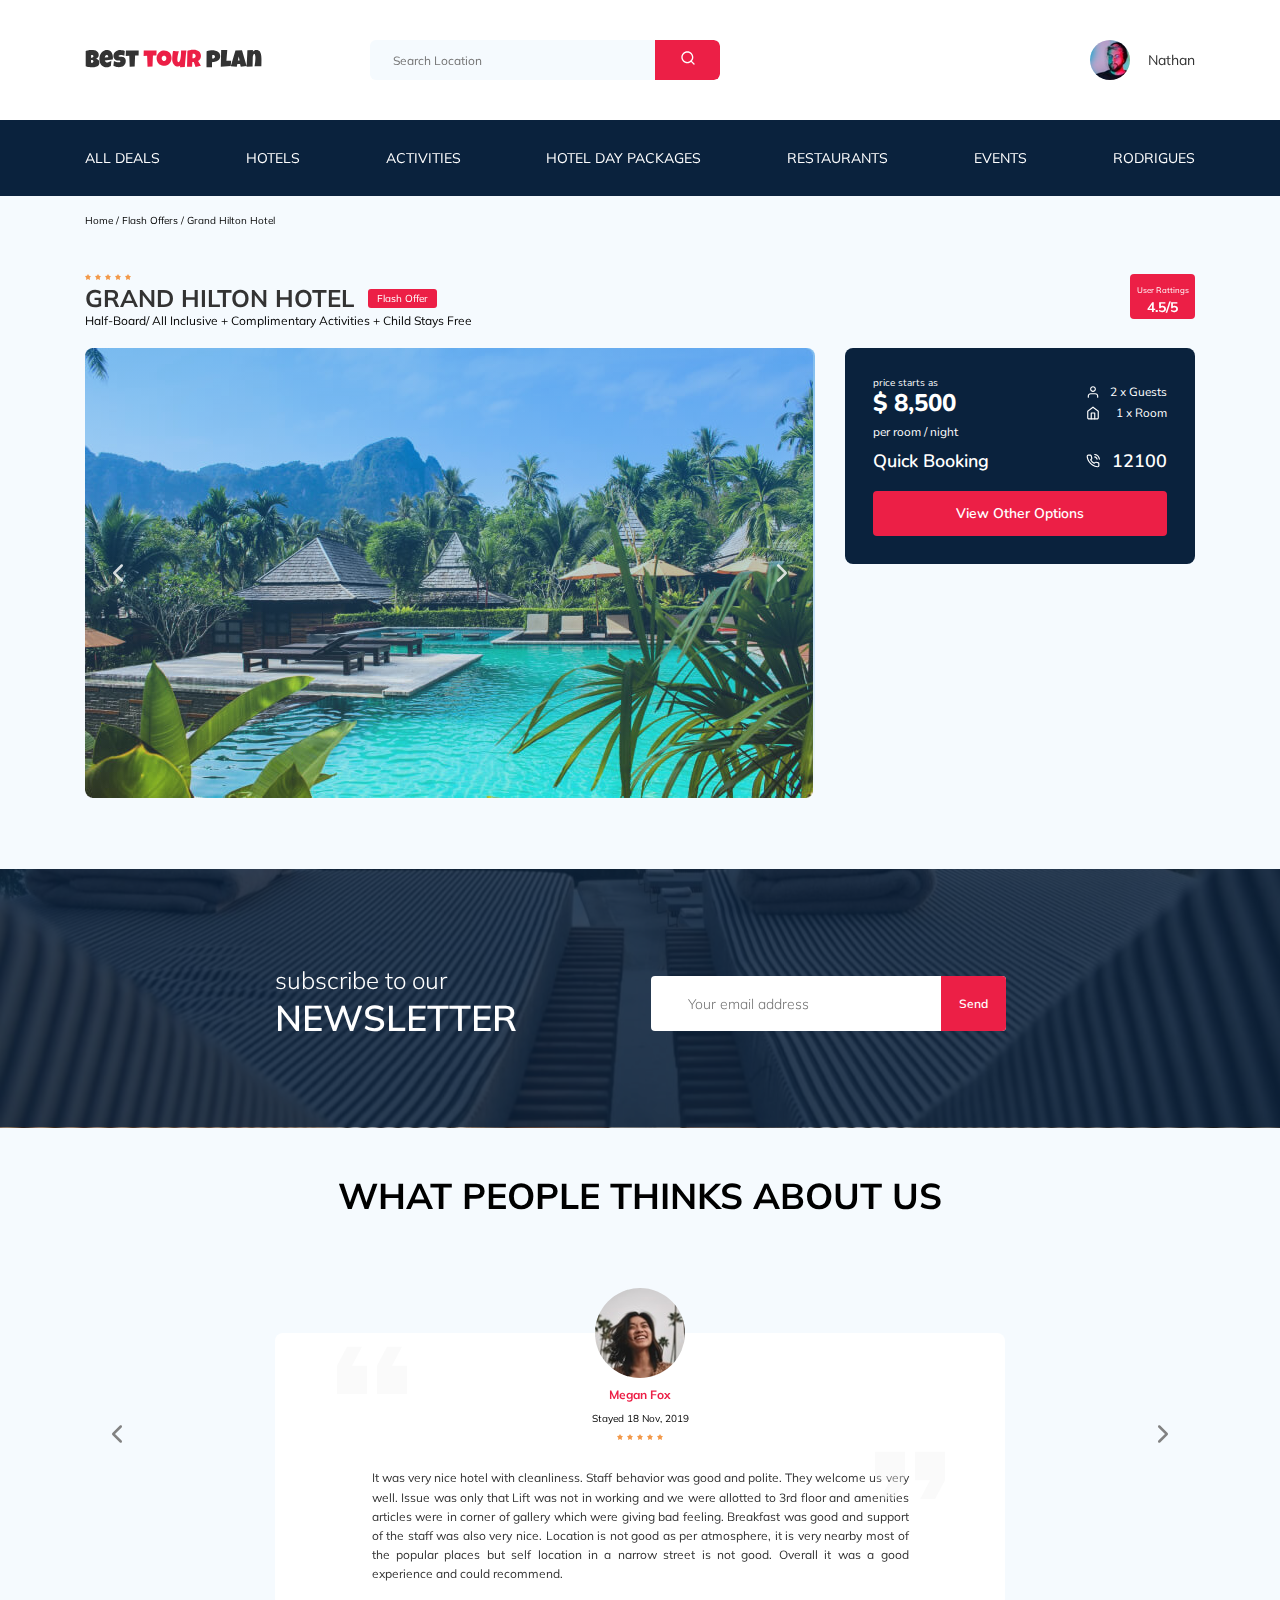
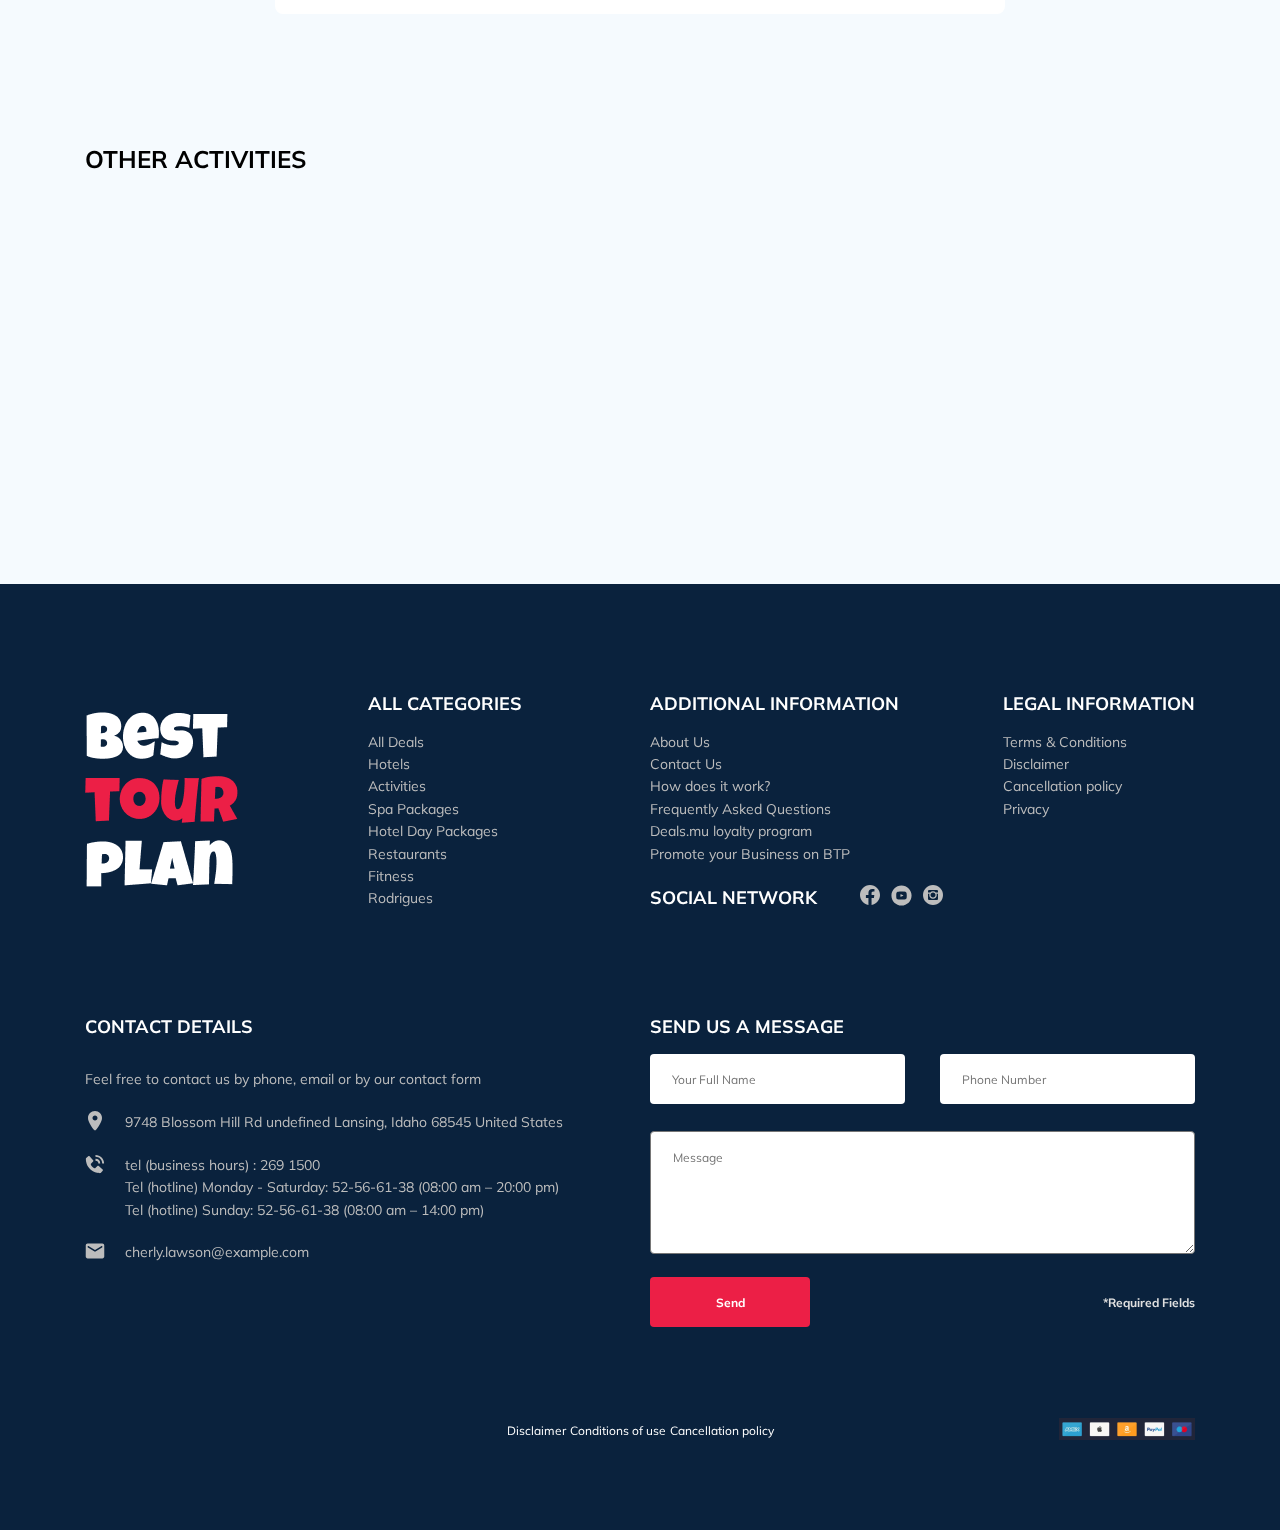
==== index.html @ 8b8b1040 "fix: index.html" ====
<!DOCTYPE html>
<html lang="en">
  <head>
    <meta charset="UTF-8" />
    <meta name="viewport" content="width=device-width, initial-scale=1.0" />
    <title>Best Tour Plan-Hotel Booking</title>
    <link
      href="https://fonts.googleapis.com/css2?family=Mulish:wght@400;600;700;800&family=Nunito:wght@400;600;700;800&display=swap"
      rel="stylesheet"
    />
    <link rel="stylesheet" href="./css/swiper-bundle.min.css" />
    <link rel="stylesheet" href="./css/aos.css" />
    <link rel="stylesheet" href="./css/style.css" />
    <link rel="icon" href="./img/favicon.ico" type="image/x-icon" />
  </head>
  <body>
    <header class="navbar navbar_mobile_fixed">
      <div class="container">
        <div class="navbar-top">
          <a href="#" class="logo" data-aos="fade-right">
            <img
              src="./img/header-logo.svg"
              alt="Best Tour Plan logo"
              class="logo__image"
            />
          </a>
          <form
            action="#"
            class="search navbar__search navbar__search_mobile_hidden"
            data-aos="fade-up"
          >
            <input
              type="text"
              class="search__input"
              placeholder="Search Location"
            />
            <button class="search__button">
              <img src="./img/search.svg" alt="search" />
            </button>
          </form>
          <a href="#" class="user navbar__user navbar__user_mobile_hidden">
            <img
              src="./img/avatar-natan.jpg"
              alt="user Nathan"
              class="user__avatar"
              data-aos="fade-down"
            />
            <span class="user__name">Nathan</span>
          </a>
          <button class="menu-button navbar-top__menu-button">
            <span class="menu-button__line"></span>
            <span class="menu-button__line"></span>
            <span class="menu-button__line"></span>
          </button>
        </div>
      </div>
      <!-- /.navbar-top -->

      <nav class="navbar-menu">
        <div class="container">
          <ul class="navbar-menu__list">
            <li class="navbar-menu__item navbar-menu__item_hidden">
              <a href="#" class="user navbar__user navbar__user_mobile_visible">
                <img
                  src="./img/avatar-natan.jpg"
                  alt="user Nathan"
                  class="user__avatar"
                />
                <span class="user__name">Nathan</span>
              </a>
            </li>
            <li class="navbar-menu__item navbar-menu__item_hidden">
              <form
                action="#"
                class="search navbar__search navbar__search_mobile_visible"
              >
                <input
                  type="text"
                  class="search__input"
                  placeholder="Search Location"
                />
                <button class="search__button">
                  <img src="./img/search.svg" alt="search" />
                </button>
              </form>
            </li>
            <li class="navbar-menu__item">
              <a href="#" class="navbar-menu__link">All Deals</a>
              <a href="#" class="navbar-menu__link">Hotels</a>
              <a href="#" class="navbar-menu__link">Activities</a>
              <a href="#" class="navbar-menu__link">Hotel Day Packages</a>
              <a href="#" class="navbar-menu__link">Restaurants</a>
              <a href="#" class="navbar-menu__link">Events</a>
              <a href="#" class="navbar-menu__link">Rodrigues</a>
            </li>
          </ul>
        </div>
      </nav>
      <!-- /.container -->
    </header>
    <!-- /.header -->
    <nav class="breadcrumb">
      <div class="container">
        <ul class="breadcrumb__list">
          <li class="breadcrumb__item">
            <a href="" class="breadcrumb__link">Home</a>
          </li>
          <li class="breadcrumb__item">
            <a href="" class="breadcrumb__link">Flash Offers</a>
          </li>
          <li class="breadcrumb__item">
            <a href="" class="breadcrumb__link">Grand Hilton Hotel</a>
          </li>
        </ul>
      </div>
      <!-- /.container -->
    </nav>
    <!-- /.breadcrumb -->
    <section class="hotel">
      <div class="container">
        <div class="hotel-info">
          <div class="hotel-info__text">
            <div class="hotel-wrapper">
              <div class="stars">
                <img src="./img/star.svg" alt="star" />
                <img src="./img/star.svg" alt="star" />
                <img src="./img/star.svg" alt="star" />
                <img src="./img/star.svg" alt="star" />
                <img src="./img/star.svg" alt="star" />
              </div>
              <h1 class="hotel-name">GRAND HILTON HOTEL</h1>
              <span class="offer hotel-info__offer">Flash Offer</span>
            </div>
            <p class="description">
              Half-Board/ All Inclusive + Complimentary Activities + Child Stays
              Free
            </p>
          </div>
          <!-- /.hotel-info__text -->
          <div class="rating hotel-info__rating">
            <span class="rating__text">User Rattings</span>
            <span class="rating__counter">4.5/5</span>
          </div>
          <!-- /.hotel-info__rating -->
        </div>
        <div class="hotel-grid">
          <div class="swiper-container hotel-slider hotel__slider">
            <div class="swiper-wrapper">
              <div class="swiper-slide hotel-slider__item">
                <img
                  class="hotel-slider__image"
                  src="./img/slide.jpg"
                  alt="hotel"
                />
              </div>
              <div class="swiper-slide hotel-slider__item">
                <img
                  class="hotel-slider__image"
                  src="./img/sea.jpg"
                  alt="sea"
                />
              </div>
              <div class="swiper-slide hotel-slider__item">
                <img
                  class="hotel-slider__image"
                  src="./img/room.jpg"
                  alt="room"
                />
              </div>
              <div class="swiper-slide hotel-slider__item">
                <img
                  class="hotel-slider__image"
                  src="./img/restorant.jpg"
                  alt="restorant"
                />
              </div>
              <div class="swiper-slide hotel-slider__item">
                <img
                  class="hotel-slider__image"
                  src="./img/bath.jpg"
                  alt="bath"
                />
              </div>
            </div>
            <!-- /.swiper-wrapper -->
            <button
              class="hotel-slider__button hotel-slider__button--prev"
            ></button>
            <button
              class="hotel-slider__button hotel-slider__button--next"
            ></button>
          </div>
          <!-- /.swiper-container -->
          <div class="hotel-wrap">
            <div class="booking" data-aos="zoom-out-up">
              <div class="booking__info">
                <div class="booking__price">
                  <span class="booking__starts">price starts as</span>
                  <strong class="booking__pricetag">$ 8,500</strong>
                  <span class="booking__per-room">per room / night</span>
                </div>
                <!-- /.booking-price -->
                <div class="booking__per-room">
                  <div class="booking__guest">
                    <img
                      src="./img/user.svg"
                      alt="icon-user"
                      class="booking__icon"
                    />
                    <span class="booking__description">2 x Guests</span>
                  </div>
                  <!-- /.booking__guest -->
                  <div class="booking__guest">
                    <img
                      src="./img/room.svg"
                      alt="icon-room"
                      class="booking__icon"
                    />
                    <span class="booking__description">1 x Room</span>
                  </div>
                  <!-- /.booking__guest -->
                </div>
                <!-- /.booking__per-room -->
              </div>
              <!-- /.booking-info -->
              <div class="booking__call-center">
                <span class="booking__reserve">Quick Booking</span>
                <a href="tel:12100" class="booking__phone"
                  ><img
                    src="./img/phone.svg"
                    alt="icon phone"
                    class="booking__icon"
                  />
                  <span class="booking__tel">12100</span>
                </a>
              </div>
              <!-- /.booking__call-center -->
              <button data-toggle="modal" class="booking__button">
                View Other Options
              </button>
            </div>
            <!-- /.booking -->
            <div class="map">
              <iframe
                src="https://www.google.com/maps/embed?pb=!1m18!1m12!1m3!1d3955.0046326206257!2d79.80141631427!3d7.574472312155553!2m3!1f0!2f0!3f0!3m2!1i1024!2i768!4f13.1!3m3!1m2!1s0x3ae2c96110de8289%3A0x3fd7668bc2d85eb9!2sGrand%20Hilton%20Hotel!5e0!3m2!1sru!2sru!4v1596652679500!5m2!1sru!2sru"
                style="border: 0"
                allowfullscreen=""
                aria-hidden="false"
                tabindex="0"
              ></iframe>
            </div>
            <!-- /.map -->
          </div>
          <!-- /.hotel-wrap -->
        </div>
        <!-- /.hotel-grid -->
      </div>
      <!-- /.container -->
    </section>
    <section
      class="newsletter"
      data-parallax="scroll"
      data-image-src="./img/newsletter-bg.jpg"
      data-speed="0.5"
    >
      <div class="newsletter-wrapper">
        <div class="newsletter-subscribe">
          <h2 class="newsletter-subscribe__title">subscribe to our</h2>
          <span class="newsletter-subscribe__subtitle">Newsletter</span>
        </div>
        <!-- /.newsletter-subscribe -->
        <form action="send.php" method="POST" class="newsletter-form form">
          <input
            type="text"
            class="newsletter-form__input"
            placeholder="Your email address"
            name="email"
            required
          />
          <button class="newsletter-form__button">Send</button>
        </form>
      </div>
      <!-- /.newsletter-wrapper -->
    </section>
    <!-- /.newsletter -->
    <section class="reviews">
      <div class="container">
        <h2 class="reviews__title">What people thinks about us</h2>
        <div class="swiper-container reviews-slider">
          <div class="swiper-wrapper">
            <div class="swiper-slide">
              <div class="reviews-slider__item">
                <div class="reviews-slider__profile">
                  <img
                    src="./img/reviews-avatar.jpg"
                    alt="Megan Fox"
                    class="reviews-slider__avatar"
                  />
                  <h3 class="reviews-slider__user">Megan Fox</h3>
                  <span class="reviews-slider__date">Stayed 18 Nov, 2019</span>
                  <div class="reviews-slider__rating">
                    <img src="./img/star.svg" alt="star" />
                    <img src="./img/star.svg" alt="star" />
                    <img src="./img/star.svg" alt="star" />
                    <img src="./img/star.svg" alt="star" />
                    <img src="./img/star.svg" alt="star" />
                  </div>
                  <!-- /.reviews-slider__rating -->
                </div>
                <!-- /.reviews-slider__profile -->
                <p class="reviews-slider__text">
                  It was very nice hotel with cleanliness. Staff behavior was
                  good and polite. They welcome us very well. Issue was only
                  that Lift was not in working and we were allotted to 3rd floor
                  and amenities articles were in corner of gallery which were
                  giving bad feeling. Breakfast was good and support of the
                  staff was also very nice. Location is not good as per
                  atmosphere, it is very nearby most of the popular places but
                  self location in a narrow street is not good. Overall it was a
                  good experience and could recommend.
                </p>
              </div>
              <!-- /.reviews-slider__item -->
            </div>
            <!-- /.swiper-slide -->
            <div class="swiper-slide">
              <div class="reviews-slider__item">
                <div class="reviews-slider__profile">
                  <img
                    src="./img/reviews-avatar-2.jpg"
                    alt="Margaret Hem"
                    class="reviews-slider__avatar"
                  />
                  <h3 class="reviews-slider__user">Margaret Hem</h3>
                  <span class="reviews-slider__date">Stayed 17 Nov, 2017</span>
                  <div class="reviews-slider__rating">
                    <img src="./img/star.svg" alt="star" />
                    <img src="./img/star.svg" alt="star" />
                    <img src="./img/star.svg" alt="star" />
                    <img src="./img/star.svg" alt="star" />
                  </div>
                  <!-- /.reviews-slider__rating -->
                </div>
                <!-- /.reviews-slider__profile -->
                <p class="reviews-slider__text">
                  It was very nice hotel with cleanliness. Staff behavior was
                  good and polite. They welcome us very well. Issue was only
                  that Lift was not in working and we were allotted to 3rd floor
                  and amenities articles were in corner of gallery which were
                  giving bad feeling. Breakfast was good and support of the
                  staff was also very nice. Location is not good as per
                  atmosphere, it is very nearby most of the popular places but
                  self location in a narrow street is not good. Overall it was a
                  good experience and could recommend.
                </p>
              </div>
              <!-- /.reviews-slider__item -->
            </div>
            <!-- /.swiper-slide -->
            <div class="swiper-slide">
              <div class="reviews-slider__item">
                <div class="reviews-slider__profile">
                  <img
                    src="./img/reviews-avatar-3.jpg"
                    alt="Micky Smith"
                    class="reviews-slider__avatar"
                  />
                  <h3 class="reviews-slider__user">Micky Smith</h3>
                  <span class="reviews-slider__date">Stayed 17 Sep, 2017</span>
                  <div class="reviews-slider__rating">
                    <img src="./img/star.svg" alt="star" />
                    <img src="./img/star.svg" alt="star" />
                    <img src="./img/star.svg" alt="star" />
                    <img src="./img/star.svg" alt="star" />
                  </div>
                  <!-- /.reviews-slider__rating -->
                </div>
                <!-- /.reviews-slider__profile -->
                <p class="reviews-slider__text">
                  It was very nice hotel with cleanliness. Staff behavior was
                  good and polite. They welcome us very well. Issue was only
                  that Lift was not in working and we were allotted to 3rd floor
                  and amenities articles were in corner of gallery which were
                  giving bad feeling. Breakfast was good and support of the
                  staff was also very nice. Location is not good as per
                  atmosphere, it is very nearby most of the popular places but
                  self location in a narrow street is not good. Overall it was a
                  good experience and could recommend.
                </p>
              </div>
              <!-- /.reviews-slider__item -->
            </div>
            <!-- /.swiper-slide -->
          </div>
          <!-- /.swiper-wrapper -->
          <button
            class="reviews-slider__button reviews-slider__button-prev"
          ></button>
          <button
            class="reviews-slider__button reviews-slider__button-next"
          ></button>
        </div>
        <!-- /.reviews-slider -->
      </div>
    </section>
    <!-- /.reviews -->
    <section class="activities">
      <div class="container">
        <h2 class="activities__title">Other Activities</h2>
        <div class="activities-wrapper">
          <div
            class="card activities__card"
            data-aos="flip-left"
            data-aos-easing="ease-out-cubic"
            data-aos-duration="2000"
          >
            <img
              src="./img/active-1.jpg"
              alt="The curious corner of chamare"
              class="card__image"
            />
            <h3 class="card__title">
              The curious corner <br />
              of chamarel
            </h3>
            <button class="card__button">Book Now</button>
          </div>
          <!-- /.card -->
          <div
            class="card activities__card"
            data-aos="flip-left"
            data-aos-easing="ease-out-cubic"
            data-aos-duration="2000"
          >
            <img
              src="./img/active-2.jpg"
              alt="Gymkhana club golf course"
              class="card__image"
            />
            <h3 class="card__title">
              Gymkhana club golf <br />
              course
            </h3>
            <button class="card__button">Book Now</button>
          </div>
          <!-- /.card -->
          <div
            class="card activities__card"
            data-aos="flip-left"
            data-aos-easing="ease-out-cubic"
            data-aos-duration="2000"
          >
            <img
              src="./img/active-3.jpg"
              alt="Tamarind falls hiking trip - full day"
              class="card__image"
            />
            <h3 class="card__title">
              Tamarind falls hiking <br />
              trip - full day
            </h3>
            <button class="card__button">Book Now</button>
          </div>
          <!-- /.card -->
          <div
            class="card activities__card"
            data-aos="flip-left"
            data-aos-easing="ease-out-cubic"
            data-aos-duration="2000"
          >
            <img
              src="./img/active-4.jpg"
              alt="The blue marine discovery quest"
              class="card__image"
            />
            <h3 class="card__title">
              The blue marine discovery <br />
              questl
            </h3>
            <button class="card__button">Book Now</button>
          </div>
          <!-- /.card -->
        </div>
        <!-- /.activities-wrapper -->
      </div>
      <!-- /.container -->
    </section>
    <!-- /.activities -->
    <section class="footer">
      <div class="container">
        <div class="footer-wrapper">
          <img
            src="./img/foter-logo.png"
            alt="logo footer"
            class="logo footer__logo"
          />
          <div class="footer__list footer__categories">
            <h3 class="footer__title">ALL CATEGORIES</h3>
            <ul class="footer__ul">
              <li class="footer__item">
                <a href="#" class="footer__link">All Deals</a>
              </li>
              <li class="footer__item">
                <a href="#" class="footer__link">Hotels</a>
              </li>
              <li class="footer__item">
                <a href="#" class="footer__link">Activities</a>
              </li>
              <li class="footer__item">
                <a href="#" class="footer__link">Spa Packages</a>
              </li>
              <li class="footer__item">
                <a href="#" class="footer__link">Hotel Day Packages</a>
              </li>
              <li class="footer__item">
                <a href="#" class="footer__link">Restaurants</a>
              </li>
              <li class="footer__item">
                <a href="#" class="footer__link">Fitness</a>
              </li>
              <li class="footer__item">
                <a href="#" class="footer__link">Rodrigues</a>
              </li>
            </ul>
          </div>
          <!-- /.footer__list -->
          <div class="footer__list footer__additional">
            <h3 class="footer__title">ADDITIONAL INFORMATION</h3>
            <ul class="footer__ul">
              <li class="footer__item">
                <a href="#" class="footer__link">About Us</a>
              </li>
              <li class="footer__item">
                <a href="#" class="footer__link">Contact Us</a>
              </li>
              <li class="footer__item">
                <a href="#" class="footer__link">How does it work?</a>
              </li>
              <li class="footer__item">
                <a href="#" class="footer__link">Frequently Asked Questions</a>
              </li>
              <li class="footer__item">
                <a href="#" class="footer__link">Deals.mu loyalty program</a>
              </li>
              <li class="footer__item">
                <a href="#" class="footer__link"
                  >Promote your Business on BTP</a
                >
              </li>
            </ul>
          </div>
          <!-- /.footer__list -->
          <div class="footer__list footer__social-network">
            <h3 class="footer__title footer__title_inline">Social Network</h3>
            <div class="footer__social-link">
              <a href="#" class="footer__link"
                ><img src="./img/facebook.svg" alt="facebook icon"
              /></a>
              <a href="#" class="footer__link"
                ><img src="./img/youtube.svg" alt="youtube icon"
              /></a>
              <a href="#" class="footer__link"
                ><img src="./img/instagram.svg" alt="instagram icon"
              /></a>
            </div>
            <!-- /.footer__social-link -->
          </div>
          <!-- /.footer__social-network -->
          <div class="footer__list footer__legal">
            <h3 class="footer__title">LEGAL INFORMATION</h3>
            <ul class="footer__ul">
              <li class="footer__item">
                <a href="#" class="footer__link">Terms & Conditions</a>
              </li>
              <li class="footer__item">
                <a href="#" class="footer__link">Disclaimer</a>
              </li>
              <li class="footer__item">
                <a href="#" class="footer__link">Cancellation policy</a>
              </li>
              <li class="footer__item">
                <a href="#" class="footer__link">Privacy</a>
              </li>
            </ul>
          </div>
          <!-- /.footer__list -->
          <div class="footer__list footer__contact-details">
            <h3 class="footer__title footer__title_c">Contact Details</h3>
            <p class="footer__text">
              Feel free to contact us by phone, email or by our contact form
            </p>
            <ul class="footer__ul">
              <li class="footer__item footer__item_mb-2">
                <img
                  src="./img/map-marker.svg"
                  class="footer__icon"
                  alt="map-marker"
                />
                9748 Blossom Hill Rd undefined Lansing, Idaho 68545 United
                States
              </li>
              <li class="footer__item footer__item_mb-2">
                <img
                  src="./img/contact-phone-call.svg"
                  class="footer__icon"
                  alt="phone-call"
                />
                <div class="footer__tel">
                  <a href="tel:269 1500" class="footer__link"
                    >tel (business hours) : 269 1500</a
                  >
                  <a href="tel:52-56-61-38" class="footer__link"
                    >Tel (hotline) Monday - Saturday: 52-56-61-38 (08:00 am –
                    20:00 pm)</a
                  >
                  <a href="tel:52-56-61-38" class="footer__link"
                    >Tel (hotline) Sunday: 52-56-61-38 (08:00 am – 14:00 pm)</a
                  >
                </div>
              </li>
              <li class="footer__item footer__item_mb-2">
                <img
                  src="./img/contact-email.svg"
                  class="footer__icon"
                  alt="email"
                />
                cherly.lawson@example.com
              </li>
            </ul>
          </div>
          <!-- /.footer__contact-details -->
          <div class="footer__list footer__contact-form">
            <h3 class="footer__title footer__title_s">Send us a message</h3>
            <form action="send.php" method="POST" class="footer__form form">
              <div class="footer__input-group">
                <input
                  type="text"
                  placeholder="Your Full Name"
                  class="input footer__input"
                  name="name"
                  minlength="2"
                  required
                />
              </div>
              <div class="footer__input-group">
                <input
                  type="tel"
                  placeholder="Phone Number"
                  class="input footer__input"
                  name="phone"
                  minlength="18"
                  id="phone"
                  required
                />
              </div>
              <textarea
                class="footer__message"
                placeholder="Message"
                name="message"
              ></textarea>
              <div class="footer__button-group">
                <button class="button footer__button" type="submit">
                  Send
                </button>
                <span class="footer__info">*Required Fields</span>
              </div>
            </form>
          </div>
          <!-- footer-contact__form -->
          <div class="info">
            <div class="info__text">
              <span class="info__subtitle">Disclaimer</span>
              <span class="info__subtitle">Conditions of use</span>
              <span class="info__subtitle">Cancellation policy</span>
            </div>
            <!-- /.info__text -->
          </div>
          <!-- /.info-->
          <img src="./img/footer-icon.png" alt="" class="info__icon" />
        </div>
        <!--  /.footer-wrapper -->
      </div>
      <!-- /.container -->
    </section>
    <!-- /.footer -->
    <div class="modal">
      <div class="modal__overlay"></div>
      <!-- /.modal__overlay -->
      <div class="modal-wrapper">
        <div class="modal__dialog">
          <h3 class="modal__title">Booking</h3>
          <a href="#" class="modal__close">
            <img src="./img/close.svg" alt="icon:modal" class="modal__icon" />
          </a>
          <form action="send.php" method="POST" class="modal__form form">
            <input
              type="text"
              placeholder="Your Full Name"
              class="input modal__input"
              name="name"
              minlength="2"
              required
            />
            <input
              type="tel"
              placeholder="Phone Number"
              class="input modal__input"
              name="phone"
              minlength="18"
              maxlength="18"
              id="tel"
              required
            />
            <input
              type="email"
              placeholder="Email"
              class="input modal__input"
              name="email"
              required
            />
            <textarea
              class="message modal__message"
              placeholder="message"
            ></textarea>
            <button class="button modal__button" type="submit">Send</button>
            <span class="modal__info">*Required Fields</span>
          </form>
        </div>
        <!-- /.modal__dialog -->
      </div>
      <!-- /.modal-wrapper -->
    </div>
    <!-- /.modal -->
    <script src="./js/jquery-3.5.1.min.js"></script>
    <script src="https://ajax.googleapis.com/ajax/libs/jquery/1.11.0/jquery.min.js"></script>
    <script src="./js/parallax.min.js"></script>
    <script src="./js/swiper-bundle.min.js"></script>
    <script src="./js/jquery.validate.min.js"></script>
    <script src="./js/jquery.mask.min.js"></script>
    <script src="./js/aos.js"></script>
    <script src="./js/main.js"></script>
  </body>
</html>
---- css/style.css ----
* {
  -webkit-box-sizing: border-box;
          box-sizing: border-box;
}

body {
  font-family: 'Mulish', 'Nunito', sans-serif;
  background-color: #F5FAFE;
}

.container {
  max-width: 1110px;
  margin: auto;
}

img {
  max-width: 100%;
}

button {
  outline: none;
}

.input {
  min-height: 50px;
  padding: 18px 0 17px 22px;
  background: #FFFFFF;
  border-radius: 4px;
  border: none;
  outline: none;
  font-style: normal;
  font-weight: 400;
  font-size: 12px;
  line-height: 15px;
  color: #BDBDBD;
}

.message {
  padding: 18px 23px;
  min-height: 123px;
  resize: none;
  background: #FFFFFF;
  border-radius: 4px;
  border: none;
  outline: none;
  font-style: normal;
  font-weight: 400;
  font-size: 12px;
  line-height: 15px;
  color: #BDBDBD;
}

.button {
  min-height: 50px;
  padding: 17px 65px;
  border-radius: 4px;
  border: none;
  outline: none;
  cursor: pointer;
  font-style: normal;
  font-weight: 700;
  font-size: 12px;
  line-height: 15px;
  background-color: #EC1F46;
  color: #FFFFFF;
}

.invalid {
  color: #EC1F46;
}

iframe {
  width: 100%;
  height: 100%;
}

/*! normalize.css v8.0.1 | MIT License | github.com/necolas/normalize.css */
/* Document
   ========================================================================== */
/**
 * 1. Correct the line height in all browsers.
 * 2. Prevent adjustments of font size after orientation changes in iOS.
 */
html {
  line-height: 1.15;
  /* 1 */
  -webkit-text-size-adjust: 100%;
  /* 2 */
}

/* Sections
   ========================================================================== */
/**
 * Remove the margin in all browsers.
 */
body {
  margin: 0;
}

/**
 * Render the `main` element consistently in IE.
 */
main {
  display: block;
}

/**
 * Correct the font size and margin on `h1` elements within `section` and
 * `article` contexts in Chrome, Firefox, and Safari.
 */
h1 {
  font-size: 2em;
  margin: 0.67em 0;
}

/* Grouping content
   ========================================================================== */
/**
 * 1. Add the correct box sizing in Firefox.
 * 2. Show the overflow in Edge and IE.
 */
hr {
  -webkit-box-sizing: content-box;
          box-sizing: content-box;
  /* 1 */
  height: 0;
  /* 1 */
  overflow: visible;
  /* 2 */
}

/**
 * 1. Correct the inheritance and scaling of font size in all browsers.
 * 2. Correct the odd `em` font sizing in all browsers.
 */
pre {
  font-family: monospace, monospace;
  /* 1 */
  font-size: 1em;
  /* 2 */
}

/* Text-level semantics
   ========================================================================== */
/**
 * Remove the gray background on active links in IE 10.
 */
a {
  background-color: transparent;
}

/**
 * 1. Remove the bottom border in Chrome 57-
 * 2. Add the correct text decoration in Chrome, Edge, IE, Opera, and Safari.
 */
abbr[title] {
  border-bottom: none;
  /* 1 */
  text-decoration: underline;
  /* 2 */
  -webkit-text-decoration: underline dotted;
          text-decoration: underline dotted;
  /* 2 */
}

/**
 * Add the correct font weight in Chrome, Edge, and Safari.
 */
b,
strong {
  font-weight: bolder;
}

/**
 * 1. Correct the inheritance and scaling of font size in all browsers.
 * 2. Correct the odd `em` font sizing in all browsers.
 */
code,
kbd,
samp {
  font-family: monospace, monospace;
  /* 1 */
  font-size: 1em;
  /* 2 */
}

/**
 * Add the correct font size in all browsers.
 */
small {
  font-size: 80%;
}

/**
 * Prevent `sub` and `sup` elements from affecting the line height in
 * all browsers.
 */
sub,
sup {
  font-size: 75%;
  line-height: 0;
  position: relative;
  vertical-align: baseline;
}

sub {
  bottom: -0.25em;
}

sup {
  top: -0.5em;
}

/* Embedded content
   ========================================================================== */
/**
 * Remove the border on images inside links in IE 10.
 */
img {
  border-style: none;
}

/* Forms
   ========================================================================== */
/**
 * 1. Change the font styles in all browsers.
 * 2. Remove the margin in Firefox and Safari.
 */
button,
input,
optgroup,
select,
textarea {
  font-family: inherit;
  /* 1 */
  font-size: 100%;
  /* 1 */
  line-height: 1.15;
  /* 1 */
  margin: 0;
  /* 2 */
}

/**
 * Show the overflow in IE.
 * 1. Show the overflow in Edge.
 */
button,
input {
  /* 1 */
  overflow: visible;
}

/**
 * Remove the inheritance of text transform in Edge, Firefox, and IE.
 * 1. Remove the inheritance of text transform in Firefox.
 */
button,
select {
  /* 1 */
  text-transform: none;
}

/**
 * Correct the inability to style clickable types in iOS and Safari.
 */
button,
[type="button"],
[type="reset"],
[type="submit"] {
  -webkit-appearance: button;
}

/**
 * Remove the inner border and padding in Firefox.
 */
button::-moz-focus-inner,
[type="button"]::-moz-focus-inner,
[type="reset"]::-moz-focus-inner,
[type="submit"]::-moz-focus-inner {
  border-style: none;
  padding: 0;
}

/**
 * Restore the focus styles unset by the previous rule.
 */
button:-moz-focusring,
[type="button"]:-moz-focusring,
[type="reset"]:-moz-focusring,
[type="submit"]:-moz-focusring {
  outline: 1px dotted ButtonText;
}

/**
 * Correct the padding in Firefox.
 */
fieldset {
  padding: 0.35em 0.75em 0.625em;
}

/**
 * 1. Correct the text wrapping in Edge and IE.
 * 2. Correct the color inheritance from `fieldset` elements in IE.
 * 3. Remove the padding so developers are not caught out when they zero out
 *    `fieldset` elements in all browsers.
 */
legend {
  -webkit-box-sizing: border-box;
          box-sizing: border-box;
  /* 1 */
  color: inherit;
  /* 2 */
  display: table;
  /* 1 */
  max-width: 100%;
  /* 1 */
  padding: 0;
  /* 3 */
  white-space: normal;
  /* 1 */
}

/**
 * Add the correct vertical alignment in Chrome, Firefox, and Opera.
 */
progress {
  vertical-align: baseline;
}

/**
 * Remove the default vertical scrollbar in IE 10+.
 */
textarea {
  overflow: auto;
}

/**
 * 1. Add the correct box sizing in IE 10.
 * 2. Remove the padding in IE 10.
 */
[type="checkbox"],
[type="radio"] {
  -webkit-box-sizing: border-box;
          box-sizing: border-box;
  /* 1 */
  padding: 0;
  /* 2 */
}

/**
 * Correct the cursor style of increment and decrement buttons in Chrome.
 */
[type="number"]::-webkit-inner-spin-button,
[type="number"]::-webkit-outer-spin-button {
  height: auto;
}

/**
 * 1. Correct the odd appearance in Chrome and Safari.
 * 2. Correct the outline style in Safari.
 */
[type="search"] {
  -webkit-appearance: textfield;
  /* 1 */
  outline-offset: -2px;
  /* 2 */
}

/**
 * Remove the inner padding in Chrome and Safari on macOS.
 */
[type="search"]::-webkit-search-decoration {
  -webkit-appearance: none;
}

/**
 * 1. Correct the inability to style clickable types in iOS and Safari.
 * 2. Change font properties to `inherit` in Safari.
 */
::-webkit-file-upload-button {
  -webkit-appearance: button;
  /* 1 */
  font: inherit;
  /* 2 */
}

/* Interactive
   ========================================================================== */
/*
 * Add the correct display in Edge, IE 10+, and Firefox.
 */
details {
  display: block;
}

/*
 * Add the correct display in all browsers.
 */
summary {
  display: list-item;
}

/* Misc
   ========================================================================== */
/**
 * Add the correct display in IE 10+.
 */
template {
  display: none;
}

/**
 * Add the correct display in IE 10.
 */
[hidden] {
  display: none;
}

.navbar {
  background-color: #FFFFFF;
}

.navbar__search {
  margin-right: auto;
  margin-left: 108px;
}

.navbar-top {
  display: -webkit-box;
  display: -ms-flexbox;
  display: flex;
  -webkit-box-align: center;
      -ms-flex-align: center;
          align-items: center;
  -webkit-box-pack: justify;
      -ms-flex-pack: justify;
          justify-content: space-between;
  padding-top: 40px;
  padding-bottom: 40px;
}

.logo__image {
  width: 177px;
}

.search {
  display: -webkit-box;
  display: -ms-flexbox;
  display: flex;
  position: relative;
  height: 40px;
  overflow: hidden;
  border-radius: 6px;
}

.search__input {
  width: 350px;
  height: 100%;
  padding-left: 23px;
  padding-right: 65px;
  background: #F5FAFE;
  border: none;
  font-size: 12px;
  line-height: 15px;
}

.search__input:focus {
  outline: 0;
}

.search__button {
  position: absolute;
  width: 65px;
  height: 100%;
  background: #EC1F46;
  border-radius: 0px 6px 6px 0px;
  top: 0px;
  right: 0px;
  border: none;
}

.user {
  display: -webkit-box;
  display: -ms-flexbox;
  display: flex;
  -webkit-box-align: center;
      -ms-flex-align: center;
          align-items: center;
  text-decoration: none;
}

.user__avatar {
  width: 40px;
  height: 40px;
  border-radius: 50%;
  -o-object-fit: cover;
     object-fit: cover;
}

.user__name {
  margin-left: 18px;
  font-size: 14px;
  line-height: 18px;
  color: #333333;
}

.menu-button {
  display: none;
}

.navbar-menu {
  background-color: #0A223D;
}

.navbar-menu__list {
  padding-left: 0px;
  margin: 0px;
}

.navbar-menu__item {
  display: -webkit-box;
  display: -ms-flexbox;
  display: flex;
  -webkit-box-pack: justify;
      -ms-flex-pack: justify;
          justify-content: space-between;
  padding-top: 30px;
  padding-bottom: 30px;
  font-size: 14px;
}

.navbar-menu__item_hidden {
  display: none;
}

.navbar-menu__link {
  color: #FFFFFF;
  text-decoration: none;
  text-transform: uppercase;
}

.breadcrumb__list {
  display: -webkit-box;
  display: -ms-flexbox;
  display: flex;
  -webkit-box-align: center;
      -ms-flex-align: center;
          align-items: center;
  margin: 0;
  list-style-type: none;
  padding: 18px 0;
}

.breadcrumb__item {
  font-size: 10px;
  line-height: 13px;
}

.breadcrumb__item:not(:last-child)::after {
  content: '/';
  margin-right: 3px;
}

.breadcrumb__link {
  text-decoration: none;
  color: inherit;
}

.hotel {
  padding-top: 20px;
  padding-bottom: 24px;
  margin-bottom: 47px;
}

.hotel-info {
  display: -webkit-box;
  display: -ms-flexbox;
  display: flex;
  -webkit-box-pack: justify;
      -ms-flex-pack: justify;
          justify-content: space-between;
  -webkit-box-align: center;
      -ms-flex-align: center;
          align-items: center;
  margin-bottom: 20px;
}

.hotel-wrapper {
  display: -webkit-box;
  display: -ms-flexbox;
  display: flex;
  -ms-flex-wrap: wrap;
      flex-wrap: wrap;
  -webkit-box-align: center;
      -ms-flex-align: center;
          align-items: center;
}

.hotel-name {
  font-family: Mulish;
  font-style: normal;
  font-weight: 700;
  font-size: 24px;
  line-height: 30px;
  margin: 0 14px 0 0;
  color: #333333;
}

.hotel-slider {
  width: 730px;
  height: 450px;
  margin-left: 0;
}

.hotel-slider__item {
  width: 100%;
  height: 100%;
  position: relative;
  border-radius: 8px;
  overflow: hidden;
}

.hotel-slider__item:after {
  content: '';
  position: absolute;
  width: 100%;
  height: 100%;
  top: 0;
  bottom: 0;
  right: 0;
  left: 0;
  z-index: 10;
  background: -webkit-gradient(linear, left top, left bottom, from(rgba(0, 122, 223, 0.48)), to(rgba(255, 255, 255, 0.128)));
  background: linear-gradient(180deg, rgba(0, 122, 223, 0.48) 0%, rgba(255, 255, 255, 0.128) 100%);
}

.hotel-slider__button {
  position: absolute;
  top: 50%;
  -webkit-transform: translateY(-50%);
          transform: translateY(-50%);
  z-index: 99;
  width: 30px;
  height: 30px;
  border: none;
  background-color: transparent;
  cursor: pointer;
  background-repeat: no-repeat;
  background-position: center;
  outline: none;
}

.hotel-slider__button--prev {
  left: 18px;
  background-image: url("../img/Vector-left.svg");
}

.hotel-slider__button--next {
  right: 18px;
  background-image: url("../img/Vector-right.svg");
}

.hotel-grid {
  display: -webkit-box;
  display: -ms-flexbox;
  display: flex;
  -webkit-box-pack: justify;
      -ms-flex-pack: justify;
          justify-content: space-between;
}

.hotel-wrap {
  display: -webkit-box;
  display: -ms-flexbox;
  display: flex;
  -webkit-box-orient: vertical;
  -webkit-box-direction: normal;
      -ms-flex-direction: column;
          flex-direction: column;
  -webkit-box-pack: justify;
      -ms-flex-pack: justify;
          justify-content: space-between;
}

.stars {
  -ms-flex-preferred-size: 100%;
      flex-basis: 100%;
}

.offer {
  padding: 3px 9px;
  font-size: 10px;
  line-height: 13px;
  background: #EC1F46;
  border-radius: 3px;
  color: #fff;
}

.description {
  font-size: 12px;
  line-height: 15px;
  margin: 0;
  color: inherit;
}

.rating {
  padding-top: 4px;
  max-width: 65px;
  min-height: 45px;
  text-align: center;
  background: #EC1F46;
  border-radius: 4px;
}

.rating__text {
  font-size: 8px;
  line-height: 10px;
  color: #fff;
}

.rating__counter {
  font-weight: 700;
  font-size: 14px;
  line-height: 18px;
  color: #fff;
}

.swiper-slide {
  width: 100%;
}

.booking {
  width: 350px;
  min-height: 210px;
  padding: 28px;
  color: #FFFFFF;
  font-family: Nunito;
  background-color: #0A223D;
  border-radius: 8px;
}

.booking__info {
  display: -webkit-box;
  display: -ms-flexbox;
  display: flex;
  -webkit-box-pack: justify;
      -ms-flex-pack: justify;
          justify-content: space-between;
  margin-bottom: 9px;
}

.booking__price {
  display: -webkit-box;
  display: -ms-flexbox;
  display: flex;
  -webkit-box-orient: vertical;
  -webkit-box-direction: normal;
      -ms-flex-direction: column;
          flex-direction: column;
}

.booking__starts {
  font-family: Nunito;
  font-weight: normal;
  font-size: 10px;
  line-height: 14px;
}

.booking__pricetag {
  font-family: Nunito;
  font-weight: 800;
  font-size: 24px;
}

.booking__per-room {
  font-family: Nunito;
  margin-top: 8px;
  font-size: 12px;
}

.booking__icon {
  width: 14px;
  height: 14px;
}

.booking__guest {
  display: -webkit-box;
  display: -ms-flexbox;
  display: flex;
  min-width: 81px;
  -webkit-box-pack: justify;
      -ms-flex-pack: justify;
          justify-content: space-between;
  -webkit-box-align: center;
      -ms-flex-align: center;
          align-items: center;
  margin-bottom: 5px;
}

.booking__description {
  font-weight: normal;
  font-size: 12px;
  line-height: 16px;
}

.booking__call-center {
  display: -webkit-box;
  display: -ms-flexbox;
  display: flex;
  -webkit-box-align: center;
      -ms-flex-align: center;
          align-items: center;
  -webkit-box-pack: justify;
      -ms-flex-pack: justify;
          justify-content: space-between;
  margin-bottom: 17px;
}

.booking__reserve {
  font-family: Nunito;
  font-weight: 600;
  font-size: 18px;
  line-height: 25px;
}

.booking__phone {
  display: -webkit-box;
  display: -ms-flexbox;
  display: flex;
  min-width: 81px;
  -webkit-box-align: center;
      -ms-flex-align: center;
          align-items: center;
  -webkit-box-pack: justify;
      -ms-flex-pack: justify;
          justify-content: space-between;
  text-decoration: none;
}

.booking__tel {
  font-weight: 600;
  font-size: 18px;
  line-height: 25px;
  color: #FFFFFF;
}

.booking__button {
  width: 100%;
  min-height: 45px;
  background: #EC1F46;
  border-radius: 4px;
  font-weight: 600;
  font-size: 14px;
  line-height: 19px;
  color: #FFFFFF;
  cursor: pointer;
  outline: none;
  border: none;
}

.map {
  width: 350px;
  min-height: 215px;
  border-radius: 10px;
  overflow: hidden;
}

.newsletter {
  position: relative;
  padding: 98px 0 87px 0;
}

.newsletter::before {
  content: '';
  position: absolute;
  top: 0;
  left: 0;
  right: 0;
  bottom: 0;
  width: 100%;
  height: 100%;
  background-color: rgba(10, 34, 61, 0.8);
}

.newsletter-wrapper {
  position: relative;
  display: -webkit-box;
  display: -ms-flexbox;
  display: flex;
  max-width: 731px;
  margin: auto;
  -webkit-box-pack: justify;
      -ms-flex-pack: justify;
          justify-content: space-between;
  -webkit-box-align: center;
      -ms-flex-align: center;
          align-items: center;
}

.newsletter-subscribe {
  color: #FFFFFF;
  font-style: normal;
}

.newsletter-subscribe__title {
  margin: 0;
  font-family: Mulish;
  font-style: normal;
  font-weight: 300;
  font-size: 24px;
}

.newsletter-subscribe__subtitle {
  font-family: Mulish;
  font-weight: 600;
  font-size: 36px;
  line-height: 45px;
  text-transform: uppercase;
}

.newsletter-form {
  position: relative;
  width: 355px;
  height: 55px;
  border-radius: 4px;
  overflow: hidden;
}

.newsletter-form__input {
  position: absolute;
  padding-left: 37px;
  padding-right: 68px;
  width: 100%;
  min-height: 100%;
  border: none;
  font-family: Mulish;
  font-style: normal;
  font-weight: 300;
  font-size: 14px;
  line-height: 18px;
  color: #BDBDBD;
}

.newsletter-form__button {
  position: absolute;
  top: 0;
  right: 0;
  width: 65px;
  min-height: 100%;
  font-style: normal;
  font-weight: 600;
  font-size: 12px;
  line-height: 15px;
  color: #FFFFFF;
  background: #EC1F46;
  border: none;
  cursor: pointer;
  outline: none;
}

.reviews {
  padding: 16px 0 70px 0;
}

.reviews__title {
  font-family: Mulish;
  font-weight: 700;
  font-size: 36px;
  line-height: 45px;
  text-align: center;
  text-transform: uppercase;
  margin-bottom: 70px;
}

.reviews-slider__item {
  display: -webkit-box;
  display: -ms-flexbox;
  display: flex;
  -webkit-box-orient: vertical;
  -webkit-box-direction: normal;
      -ms-flex-direction: column;
          flex-direction: column;
  -webkit-box-align: center;
      -ms-flex-align: center;
          align-items: center;
  position: relative;
  max-width: 730px;
  margin: 45px auto 0;
  background: #FFFFFF;
  border-radius: 8px;
  padding: 0 62px 30px;
}

.reviews-slider__item::before {
  content: '';
  position: absolute;
  top: 13px;
  left: 62px;
  width: 70px;
  height: 48px;
  background-image: url(../img/quote-left.svg);
  background-repeat: no-repeat;
}

.reviews-slider__item::after {
  content: '';
  position: absolute;
  top: 118px;
  right: 60px;
  width: 70px;
  height: 48px;
  background-image: url(../img/quote-right.svg);
  background-repeat: no-repeat;
}

.reviews-slider__profile {
  display: -webkit-box;
  display: -ms-flexbox;
  display: flex;
  -webkit-box-orient: vertical;
  -webkit-box-direction: normal;
      -ms-flex-direction: column;
          flex-direction: column;
  -webkit-box-align: center;
      -ms-flex-align: center;
          align-items: center;
  margin-top: -45px;
  margin-bottom: 25px;
}

.reviews-slider__avatar {
  width: 90px;
  height: 90px;
  border-radius: 50%;
  -o-object-fit: cover;
     object-fit: cover;
  margin-bottom: 9px;
}

.reviews-slider__user {
  margin: 0;
  font-style: normal;
  font-weight: 700;
  font-size: 12px;
  line-height: 15px;
  color: #EC1F46;
}

.reviews-slider__date {
  margin: 10px 0 0px 0;
  font-style: normal;
  font-weight: normal;
  font-size: 10px;
  line-height: 13px;
  color: #000000;
}

.reviews-slider__text {
  font-family: Mulish;
  max-width: 537px;
  margin: 0 auto;
  font-style: normal;
  font-weight: normal;
  font-size: 12px;
  line-height: 160%;
  text-align: justify;
  color: #333333;
}

.reviews-slider__button {
  position: absolute;
  top: 42%;
  width: 30px;
  height: 30px;
  background-repeat: no-repeat;
  background-size: 10px;
  cursor: pointer;
  z-index: 99;
  border: none;
  background-color: transparent;
}

.reviews-slider__button-prev {
  background-image: url(../img/slider-left.svg);
  left: 27px;
}

.reviews-slider__button-next {
  background-image: url(../img/slider-right.svg);
  right: 7px;
}

.container {
  max-width: 1110px;
  margin: auto;
}

.activities {
  padding: 60px 0 98px 0;
  background: #F5FAFE;
}

.activities__title {
  margin: 0 0 57px 0;
  font-style: normal;
  font-weight: 700;
  font-size: 24px;
  line-height: 30px;
  text-transform: uppercase;
}

.activities-wrapper {
  display: -webkit-box;
  display: -ms-flexbox;
  display: flex;
  -webkit-box-pack: justify;
      -ms-flex-pack: justify;
          justify-content: space-between;
}

.card {
  position: relative;
  display: -webkit-box;
  display: -ms-flexbox;
  display: flex;
  -webkit-box-orient: vertical;
  -webkit-box-direction: normal;
      -ms-flex-direction: column;
          flex-direction: column;
  width: 255px;
  height: 255px;
  border-radius: 6px;
  overflow: hidden;
}

.card:before {
  content: '';
  position: absolute;
  left: 0;
  right: 0;
  top: 0;
  bottom: 0;
  z-index: 2;
  background: linear-gradient(179.83deg, rgba(196, 196, 196, 0) 35.34%, #0A223D 99.85%);
}

.card__image {
  position: absolute;
  top: 0;
  right: 0;
  bottom: 0;
  left: 0;
  width: 100%;
  height: 100%;
  z-index: 1;
  -o-object-fit: cover;
     object-fit: cover;
}

.card__title {
  position: absolute;
  top: 143px;
  left: 26px;
  margin: 0;
  z-index: 3;
  font-style: normal;
  font-weight: 700;
  font-size: 16px;
  line-height: 20px;
  color: #FFFFFF;
}

.card__button {
  position: absolute;
  z-index: 3;
  left: 26px;
  bottom: 24px;
  padding: 7px 22px;
  background: #EC1F46;
  border-radius: 4px;
  font-style: normal;
  font-weight: 600;
  font-size: 12px;
  line-height: 16px;
  color: white;
  border: none;
  outline: none;
  cursor: pointer;
}

.footer {
  padding: 108px 0 46px 0;
  background-color: #0A223D;
  color: #FFFFFF;
}

.footer-wrapper {
  display: -ms-grid;
  display: grid;
  -ms-grid-columns: (minmax(min-content, 1fr))[4];
      grid-template-columns: repeat(4, minmax(-webkit-min-content, 1fr));
      grid-template-columns: repeat(4, minmax(min-content, 1fr));
  grid-gap: 20px;
  grid-auto-rows: minmax(110px, -webkit-min-content);
  grid-auto-rows: minmax(110px, min-content);
}

.footer__title {
  padding: 0;
  margin: 0 0 16px 0;
  font-family: Mulish;
  font-style: normal;
  font-weight: 700;
  font-size: 18px;
  line-height: 23px;
  text-transform: uppercase;
}

.footer__title_c {
  margin-bottom: 30px;
}

.footer__title_inline {
  margin: 0 43px 0 0;
  text-transform: uppercase;
}

.footer__ul {
  padding: 0;
  margin: 0;
  list-style-type: none;
}

.footer__item {
  font-family: Mulish;
  font-style: normal;
  font-weight: 400;
  font-size: 14px;
  line-height: 160%;
  color: #BDBDBD;
}

.footer__text {
  font-family: Mulish;
  font-style: normal;
  font-weight: normal;
  font-size: 14px;
  line-height: 160%;
  color: #BDBDBD;
  margin-bottom: 21px;
  margin-top: 23px;
}

.footer__link {
  text-decoration: none;
  color: inherit;
}

.footer__logo {
  margin-top: 20px;
  -ms-grid-row: 1;
  -ms-grid-row-span: 2;
  grid-row: 1 / 3;
}

.footer__categories {
  -ms-grid-row: 1;
  -ms-grid-row-span: 2;
  grid-row: 1 / 3;
}

.footer__item {
  display: -webkit-box;
  display: -ms-flexbox;
  display: flex;
}

.footer__item_link {
  display: -webkit-box;
  display: -ms-flexbox;
  display: flex;
  color: inherit;
  text-decoration: none;
}

.footer__item_mb-2 {
  margin-bottom: 20px;
}

.footer__icon {
  width: 20px;
  height: 20px;
  margin-right: 20px;
}

.footer__social-network {
  display: -webkit-box;
  display: -ms-flexbox;
  display: flex;
  -webkit-box-align: center;
      -ms-flex-align: center;
          align-items: center;
  -ms-flex-item-align: start;
      align-self: start;
  -ms-grid-row: 2;
  -ms-grid-row-span: 1;
  grid-row: 2 / 3;
  -ms-grid-column: 3;
  -ms-grid-column-span: 2;
  grid-column: 3 / 5;
}

.footer__social-link {
  display: -webkit-box;
  display: -ms-flexbox;
  display: flex;
  min-width: 83px;
  -webkit-box-pack: justify;
      -ms-flex-pack: justify;
          justify-content: space-between;
}

.footer__legal {
  -ms-grid-column-align: end;
      justify-self: end;
}

.footer__contact-details {
  -ms-grid-column: 1;
  -ms-grid-column-span: 2;
  grid-column: 1 / 3;
}

.footer__contact-form {
  -ms-grid-column: 3;
  -ms-grid-column-span: 2;
  grid-column: 3 / 5;
}

.footer__form {
  display: -webkit-box;
  display: -ms-flexbox;
  display: flex;
  -ms-flex-wrap: wrap;
      flex-wrap: wrap;
  -webkit-box-align: start;
      -ms-flex-align: start;
          align-items: flex-start;
  -webkit-box-pack: justify;
      -ms-flex-pack: justify;
          justify-content: space-between;
  margin-bottom: 27px;
}

.footer__input {
  width: 100%;
  margin-bottom: 12px;
  -ms-flex-preferred-size: 48%;
      flex-basis: 48%;
  font-family: Mulish;
  font-style: normal;
  font-weight: normal;
  font-size: 12px;
  line-height: 15px;
}

.footer__input-group {
  width: 100%;
  max-width: 255px;
  min-height: 50px;
  margin-bottom: 15px;
}

.footer__message {
  -ms-flex-preferred-size: 100%;
      flex-basis: 100%;
  min-height: 123px;
  margin-bottom: 23px;
  border-radius: 4px;
  padding: 18px 0 17px 22px;
  font-family: Mulish;
  font-style: normal;
  font-weight: normal;
  font-size: 12px;
  line-height: 15px;
  color: #BDBDBD;
}

.footer__button {
  max-width: 160px;
  width: 100%;
  min-height: 50px;
  padding: 17px 65px;
}

.footer__button-group {
  display: -webkit-box;
  display: -ms-flexbox;
  display: flex;
  -webkit-box-pack: justify;
      -ms-flex-pack: justify;
          justify-content: space-between;
  max-width: inherit;
  width: 100%;
}

.footer__info {
  -ms-flex-item-align: center;
      -ms-grid-row-align: center;
      align-self: center;
  font-style: normal;
  font-weight: 700;
  font-size: 12px;
  line-height: 15px;
  color: #E0E0E0;
}

.footer__tel {
  display: -webkit-box;
  display: -ms-flexbox;
  display: flex;
  -ms-flex-wrap: wrap;
      flex-wrap: wrap;
}

.info {
  -ms-grid-column: 2;
  -ms-grid-column-span: 2;
  grid-column: 2 / 4;
  -ms-grid-column-align: center;
      justify-self: center;
  -ms-flex-item-align: center;
      -ms-grid-row-align: center;
      align-self: center;
}

.info__icon {
  -ms-grid-row: 4;
  -ms-grid-row-span: 1;
  grid-row: 4 / 5;
  -ms-grid-column: 4;
  -ms-grid-column-span: 1;
  grid-column: 4 / 5;
  -ms-grid-column-align: end;
      justify-self: end;
  -ms-flex-item-align: center;
      -ms-grid-row-align: center;
      align-self: center;
}

.info__subtitle {
  font-family: Mulish;
  font-style: normal;
  font-weight: 400;
  font-size: 12px;
  line-height: 15px;
  color: #FFFFFF;
}

.modal__overlay {
  position: fixed;
  top: 0;
  right: 0;
  left: 0;
  bottom: 0;
  background-color: rgba(0, 143, 223, 0.39);
  z-index: 100;
  visibility: hidden;
  opacity: 0;
}

.modal__overlay_visible {
  visibility: visible;
  opacity: 1;
}

.modal__dialog {
  position: fixed;
  top: 50%;
  left: 50%;
  -webkit-transform: translate(-50%, -50%);
          transform: translate(-50%, -50%);
  max-width: 478px;
  min-height: 487px;
  padding: 33px 88px;
  background-color: #0A223D;
  color: #FFFFFF;
  border-radius: 8px;
  z-index: 101;
  visibility: hidden;
  opacity: 0;
}

.modal__dialog_visible {
  visibility: visible;
  opacity: 1;
}

.modal__title {
  margin: 0 0 15px 0;
  font-style: normal;
  font-weight: 700;
  font-size: 18px;
  text-transform: uppercase;
  text-align: center;
}

.modal__close {
  position: absolute;
  top: 17px;
  right: 18px;
}

.modal__input {
  max-width: 302px;
  width: 100%;
  margin-top: 15px;
}

.modal__message {
  max-width: 302px;
  width: 100%;
  padding: 18px 23px;
  margin-top: 15px;
}

.modal__button {
  max-width: 160px;
  width: 100%;
  margin-top: 15px;
  margin-right: 45px;
}

.modal__info {
  font-style: normal;
  font-weight: 700;
  font-size: 12px;
  line-height: 15px;
  color: #E0E0E0;
}

@media (max-width: 1200px) {
  .container {
    max-width: 960px;
  }
  .card {
    width: 230px;
    height: 255px;
  }
  .hotel-slider {
    width: 600px;
  }
  .hotel-slider__image {
    width: 100%;
    height: 100%;
  }
  .footer__input-group {
    -ms-flex-preferred-size: 48%;
        flex-basis: 48%;
    max-width: none;
  }
}

@media (max-width: 992px) {
  .container {
    max-width: 700px;
  }
  .navbar-top {
    padding-top: 30px;
    padding-bottom: 30px;
  }
  .logo__image {
    width: 132px;
  }
  .search__input {
    width: 340px;
  }
  .navbar-menu__item {
    padding-top: 22px;
    padding-bottom: 22px;
  }
  .navbar-menu__link {
    font-family: Mulish;
    font-size: 12px;
    line-height: 15px;
    font-weight: 700;
  }
  .hotel-slider {
    width: 100%;
  }
  .hotel-grid {
    -webkit-box-orient: vertical;
    -webkit-box-direction: normal;
        -ms-flex-direction: column;
            flex-direction: column;
  }
  .hotel-wrap {
    -webkit-box-orient: horizontal;
    -webkit-box-direction: normal;
        -ms-flex-direction: row;
            flex-direction: row;
  }
  .hotel__slider {
    margin-bottom: 30px;
  }
  .reviews-slider__item {
    max-width: 580px;
  }
  .reviews__title {
    margin: 40px 0 50px 0;
    font-weight: 700;
    font-size: 30px;
    line-height: 38px;
  }
  .booking {
    width: 340px;
  }
  .booking__pricetag {
    line-height: 33px;
  }
  .booking__per-room {
    margin-top: 0px;
    line-height: 16px;
  }
  .activities-wrapper {
    -ms-flex-wrap: wrap;
        flex-wrap: wrap;
  }
  .activities__card {
    width: 339px;
    height: 255px;
    margin-bottom: 20px;
  }
  .footer__wrapper {
    grid-gap: 40px;
  }
  .footer__logo {
    -ms-grid-row: 1;
    -ms-grid-row-span: 1;
    grid-row: 1 / 2;
    height: 120px;
  }
  .footer__categories {
    -ms-grid-row: 2;
    -ms-grid-row-span: 1;
    grid-row: 2 / 3;
  }
  .footer__additional {
    -ms-grid-row: 2;
    -ms-grid-row-span: 1;
    grid-row: 2 / 3;
    grid-column: span 2;
    -ms-grid-column-align: center;
        justify-self: center;
  }
  .footer__social-network {
    -ms-grid-row: 1;
    -ms-grid-row-span: 1;
    grid-row: 1 / 2;
    grid-column: span 2;
    -ms-flex-item-align: center;
        -ms-grid-row-align: center;
        align-self: center;
    -ms-grid-column-align: center;
        justify-self: center;
  }
  .footer__legal {
    -ms-grid-row: 2;
    -ms-grid-row-span: 1;
    grid-row: 2 / 3;
    grid-column: span 2;
  }
  .footer__contact-details {
    grid-column: span 3;
  }
  .footer__contact-form {
    grid-column: span 3;
  }
  .footer__input-group {
    -ms-flex-preferred-size: 48%;
        flex-basis: 48%;
  }
  .footer__title {
    font-size: 16px;
  }
  .info {
    -ms-grid-column: 1;
    -ms-grid-column-span: 2;
    grid-column: 1 / 3;
    -ms-grid-column-align: start;
        justify-self: start;
  }
  .info__icon {
    -ms-grid-row: 5;
    -ms-grid-row-span: 1;
    grid-row: 5 / 6;
    -ms-grid-column: 4;
    grid-column: 4;
  }
  .modal__dialog {
    max-width: none;
    width: 60%;
  }
  .modal__dialog_visible {
    padding: 70px 70px;
  }
  .modal__input {
    max-width: none;
  }
  .modal__message {
    max-width: none;
  }
  .modal__button {
    margin: 0 0 10px 0;
    max-width: none;
  }
}

@media (max-width: 768px) {
  body {
    padding-top: 90px;
  }
  .container {
    max-width: 576px;
    width: 92%;
  }
  .navbar_mobile_fixed {
    position: fixed;
    left: 0;
    top: 0;
    right: 0;
    z-index: 99;
  }
  .navbar-menu {
    display: none;
  }
  .navbar-menu__list {
    display: -webkit-box;
    display: -ms-flexbox;
    display: flex;
    -webkit-box-orient: vertical;
    -webkit-box-direction: normal;
        -ms-flex-direction: column;
            flex-direction: column;
    -webkit-box-align: center;
        -ms-flex-align: center;
            align-items: center;
    padding-top: 20px;
  }
  .navbar-menu_visited {
    display: block;
    position: fixed;
    top: 78px;
    right: 0;
    left: 0;
    bottom: 0;
    overflow: scroll;
  }
  .navbar-menu__item {
    display: -webkit-box;
    display: -ms-flexbox;
    display: flex;
    -webkit-box-orient: vertical;
    -webkit-box-direction: normal;
        -ms-flex-direction: column;
            flex-direction: column;
    -webkit-box-align: center;
        -ms-flex-align: center;
            align-items: center;
  }
  .navbar-menu__link {
    margin-bottom: 22px;
  }
  .navbar__search_mobile_hidden, .navbar__user_mobile_hidden {
    display: none;
  }
  .navbar__search_mobile_visible, .navbar__user_mobile_visible {
    display: -webkit-box;
    display: -ms-flexbox;
    display: flex;
    -webkit-box-orient: vertical;
    -webkit-box-direction: normal;
        -ms-flex-direction: column;
            flex-direction: column;
    margin-left: auto;
    margin-right: auto;
  }
  .navbar .user__name {
    color: #FFFFFF;
    margin-left: 0px;
    margin-top: 10px;
  }
  .navbar-top__menu-button {
    display: -webkit-box;
    display: -ms-flexbox;
    display: flex;
    width: 16px;
    height: 11px;
    padding: 0;
    -webkit-box-align: center;
        -ms-flex-align: center;
            align-items: center;
    -webkit-box-pack: justify;
        -ms-flex-pack: justify;
            justify-content: space-between;
    -webkit-box-orient: vertical;
    -webkit-box-direction: normal;
        -ms-flex-direction: column;
            flex-direction: column;
    border: none;
    cursor: pointer;
    outline: none;
  }
  .menu-button__line {
    width: 16px;
    height: 1px;
    background-color: #333333;
  }
  .hotel-info__text {
    width: 100%;
  }
  .hotel-info__rating {
    display: none;
  }
  .hotel-info__offer {
    -webkit-box-ordinal-group: 0;
        -ms-flex-order: -1;
            order: -1;
  }
  .hotel-wrapper {
    -webkit-box-pack: justify;
        -ms-flex-pack: justify;
            justify-content: space-between;
  }
  .hotel-name {
    -ms-flex-preferred-size: 100%;
        flex-basis: 100%;
  }
  .hotel-wrap {
    -webkit-box-orient: vertical;
    -webkit-box-direction: normal;
        -ms-flex-direction: column;
            flex-direction: column;
    -webkit-box-pack: justify;
        -ms-flex-pack: justify;
            justify-content: space-between;
    min-height: 500px;
  }
  .booking {
    width: 100%;
  }
  .map {
    width: 100%;
    height: 250px;
  }
  .stars {
    -ms-flex-preferred-size: auto;
        flex-basis: auto;
  }
  .newsletter-wrapper {
    width: 92%;
    -webkit-box-orient: vertical;
    -webkit-box-direction: normal;
        -ms-flex-direction: column;
            flex-direction: column;
    -webkit-box-align: start;
        -ms-flex-align: start;
            align-items: flex-start;
  }
  .reviews-slider__item {
    padding: 0 30px 30px;
  }
  .reviews-slider__item:after, .reviews-slider__item:before {
    display: none;
  }
  .reviews-slider__button {
    top: 35px;
  }
  .reviews-slider__button-prev {
    left: 50%;
    -webkit-transform: translate(-50%, 0);
            transform: translate(-50%, 0);
    margin-left: -65px;
  }
  .reviews-slider__button-next {
    right: 50%;
    -webkit-transform: translate(50%, 0);
            transform: translate(50%, 0);
    margin-right: -80px;
  }
  .activities__title {
    font-size: 18px;
    line-height: 23px;
    margin-bottom: 36px;
  }
  .activities__card {
    width: 47%;
    height: 255px;
  }
  .activities__title {
    font-style: normal;
    font-weight: 700;
    font-size: 16px;
    line-height: 20px;
  }
  .activities__button {
    font-style: normal;
    font-weight: 600;
    font-size: 12px;
    line-height: 16px;
  }
  .modal-wrapper {
    position: absolute;
    top: 0;
    right: 0;
    bottom: 0;
    left: 0;
    overflow: auto;
  }
  .modal__dialog {
    width: 80%;
    position: fixed;
    min-height: 100px;
    height: 100%;
    overflow: auto;
    padding: 20px;
  }
  .info {
    -ms-grid-column: 1;
    -ms-grid-column-span: 2;
    grid-column: 1 / 3;
  }
  .info__icon {
    -ms-grid-column: 4;
    grid-column: 4;
    -ms-grid-column-align: end;
        justify-self: end;
  }
}

@media (max-width: 576px) {
  .container {
    max-width: 280px;
  }
  .newsletter-subscribe {
    margin-bottom: 37px;
  }
  .newsletter-subscribe__title {
    font-weight: 300;
    font-size: 20px;
    line-height: 25px;
  }
  .newsletter-subscribe__subtitle {
    font-weight: 600;
    font-size: 30px;
    line-height: 38px;
  }
  .newsletter-form {
    width: 100%;
  }
  .hotel-slider {
    height: 250px;
    margin-bottom: 20px;
  }
  .hotel-slider__button {
    width: 4px;
    height: 6px;
  }
  .hotel-name {
    margin: 10px 0px 0px 0px;
  }
  .hotel-info {
    margin-bottom: 38px;
  }
  .newsletter {
    margin-bottom: 40px;
  }
  .reviews__title {
    font-size: 18px;
    line-height: 23px;
    margin-bottom: 42px;
  }
  .activities__card {
    width: 280px;
    height: 255px;
  }
  .activities__title {
    font-size: 18px;
    line-height: 23px;
  }
  .footer-wrapper {
    -ms-grid-columns: 1fr;
        grid-template-columns: 1fr;
  }
  .footer__logo {
    -ms-grid-row: 1;
    grid-row: 1;
    grid-column: span 3;
  }
  .footer__social-network {
    -ms-grid-row: 2;
    grid-row: 2;
    grid-column: span 2;
    justify-self: start;
    display: -webkit-box;
    display: -ms-flexbox;
    display: flex;
    -ms-flex-wrap: wrap;
        flex-wrap: wrap;
  }
  .footer__title {
    margin-bottom: 10px;
  }
  .footer__additional {
    -ms-grid-row: 4;
    grid-row: 4;
    grid-column: span 2;
    -ms-grid-column-align: start;
        justify-self: start;
  }
  .footer__categories {
    -ms-grid-row: 5;
    grid-row: 5;
    grid-column: span 2;
  }
  .footer__legal {
    -ms-grid-row: 3;
    grid-row: 3;
    grid-column: span 2;
    -ms-grid-column-align: start;
        justify-self: start;
  }
  .footer__contanct-details {
    -ms-grid-row: 6;
    grid-row: 6;
    grid-column: span 2;
  }
  .footer__contanct-form {
    -ms-grid-row: 7;
    grid-row: 7;
    grid-column: span 2;
  }
  .footer__input-group {
    -ms-flex-preferred-size: 100%;
        flex-basis: 100%;
  }
  .footer__button {
    -webkit-box-ordinal-group: 2;
        -ms-flex-order: 1;
            order: 1;
  }
  .footer__button-group {
    display: -webkit-box;
    display: -ms-flexbox;
    display: flex;
    -webkit-box-orient: vertical;
    -webkit-box-direction: normal;
        -ms-flex-direction: column;
            flex-direction: column;
  }
  .footer__info {
    -ms-flex-item-align: start;
        align-self: flex-start;
    margin-bottom: 10px;
    font-size: 10px;
  }
  .info {
    -ms-grid-row: 8;
    grid-row: 8;
    -ms-grid-column: 1;
    grid-column: 1;
    -ms-grid-column-align: start;
        justify-self: start;
    -ms-flex-item-align: start;
        -ms-grid-row-align: start;
        align-self: start;
  }
  .info__subtitle {
    font-size: 10px;
  }
  .info__icon {
    -ms-grid-row: 8;
    grid-row: 8;
    -ms-grid-column: 1;
    grid-column: 1;
    -ms-grid-column-align: start;
        justify-self: start;
    -ms-flex-item-align: center;
        -ms-grid-row-align: center;
        align-self: center;
  }
  .modal__wrapper {
    position: fixed;
    top: 0;
    right: 0;
    bottom: 0;
    left: 0;
    z-index: 101;
    overflow: auto;
  }
  .modal__dialog {
    width: 90%;
    padding: 15px 15px;
    position: absolute;
    min-height: 100px;
    height: 100%;
    overflow: auto;
  }
}
/*# sourceMappingURL=style.css.map */
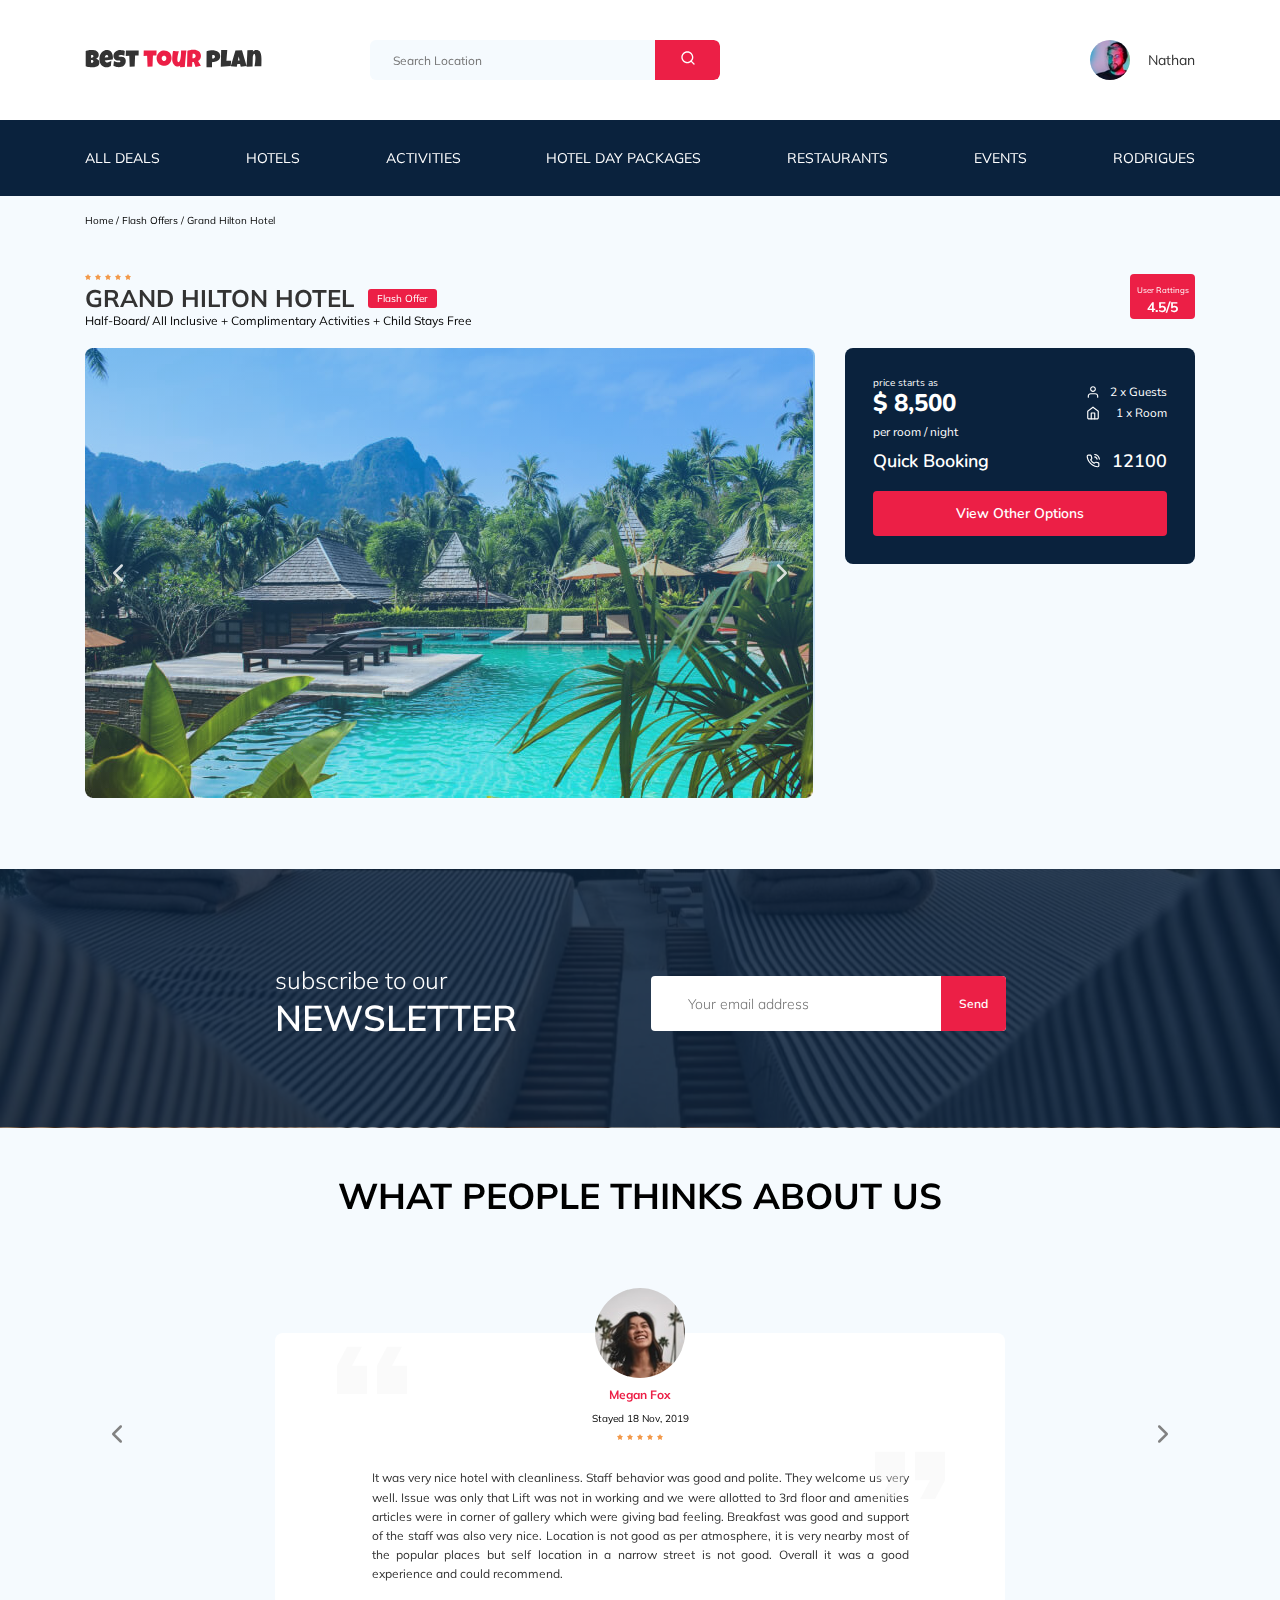
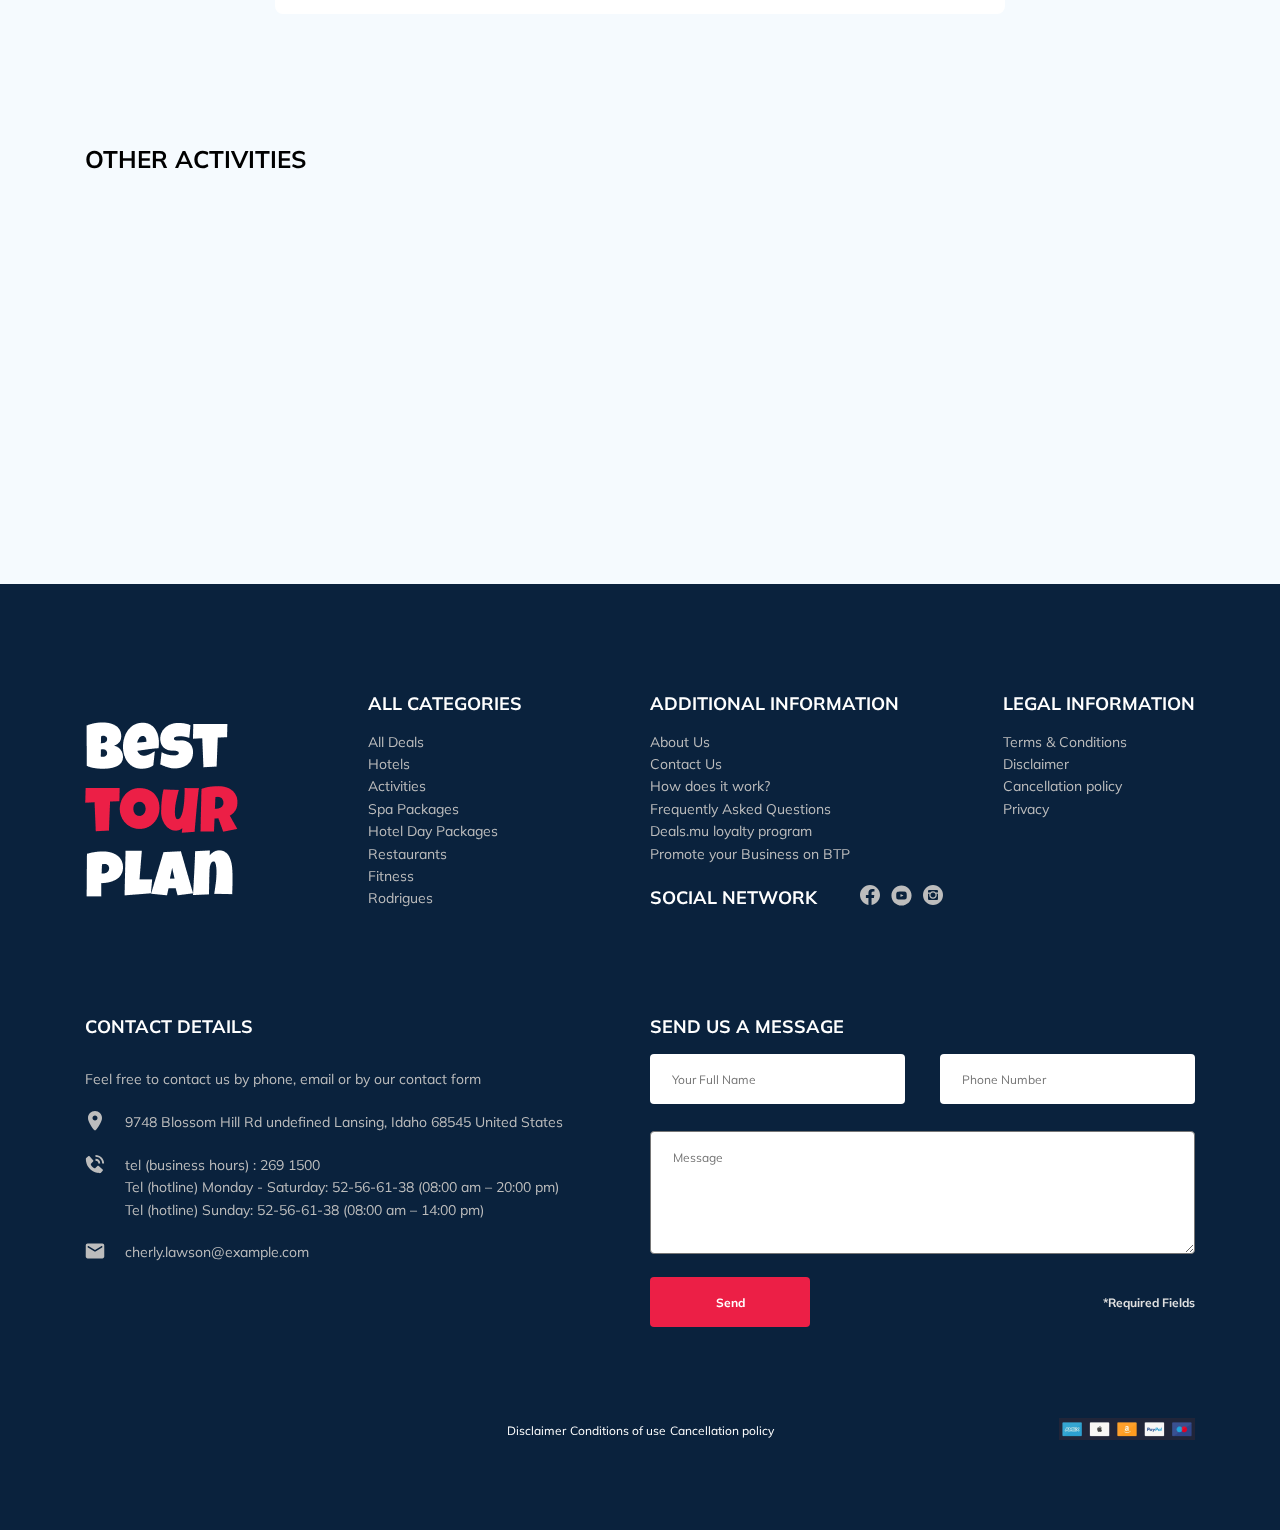
==== commit c0aa4d9d: "fix: grid-row for footer" ====
--- a/index.html
+++ b/index.html
@@ -489,11 +489,12 @@
     <section class="footer">
       <div class="container">
         <div class="footer-wrapper">
-          <img
-            src="./img/foter-logo.png"
-            alt="logo footer"
-            class="logo footer__logo"
-          />
+          <a href="#" class="logo footer__logo footer__logo_active"
+            ><img
+              src="./img/foter-logo.png"
+              alt="logo footer"
+              class="logo footer__logo"
+          /></a>
           <div class="footer__list footer__categories">
             <h3 class="footer__title">ALL CATEGORIES</h3>
             <ul class="footer__ul">
@@ -606,7 +607,7 @@
                   alt="phone-call"
                 />
                 <div class="footer__tel">
-                  <a href="tel:269 1500" class="footer__link"
+                  <a href="tel:2691500" class="footer__link"
                     >tel (business hours) : 269 1500</a
                   >
                   <a href="tel:52-56-61-38" class="footer__link"
@@ -624,7 +625,9 @@
                   class="footer__icon"
                   alt="email"
                 />
-                cherly.lawson@example.com
+                <a href="mailto:cherly.lawson@example.com" class="footer__link"
+                  >cherly.lawson@example.com</a
+                >
               </li>
             </ul>
           </div>
--- a/css/style.css
+++ b/css/style.css
@@ -1258,7 +1258,7 @@
 }
 
 .footer__logo {
-  margin-top: 20px;
+  margin-top: 15px;
   -ms-grid-row: 1;
   -ms-grid-row-span: 2;
   grid-row: 1 / 3;
@@ -1632,14 +1632,16 @@
     height: 255px;
     margin-bottom: 20px;
   }
-  .footer__wrapper {
-    grid-gap: 40px;
+  .footer-wrapper {
+    grid-row-gap: 45px;
   }
   .footer__logo {
     -ms-grid-row: 1;
     -ms-grid-row-span: 1;
     grid-row: 1 / 2;
     height: 120px;
+    width: 104px;
+    margin-top: 0px;
   }
   .footer__categories {
     -ms-grid-row: 2;
@@ -1992,6 +1994,7 @@
   .footer-wrapper {
     -ms-grid-columns: 1fr;
         grid-template-columns: 1fr;
+    grid-row-gap: 20px;
   }
   .footer__logo {
     -ms-grid-row: 1;
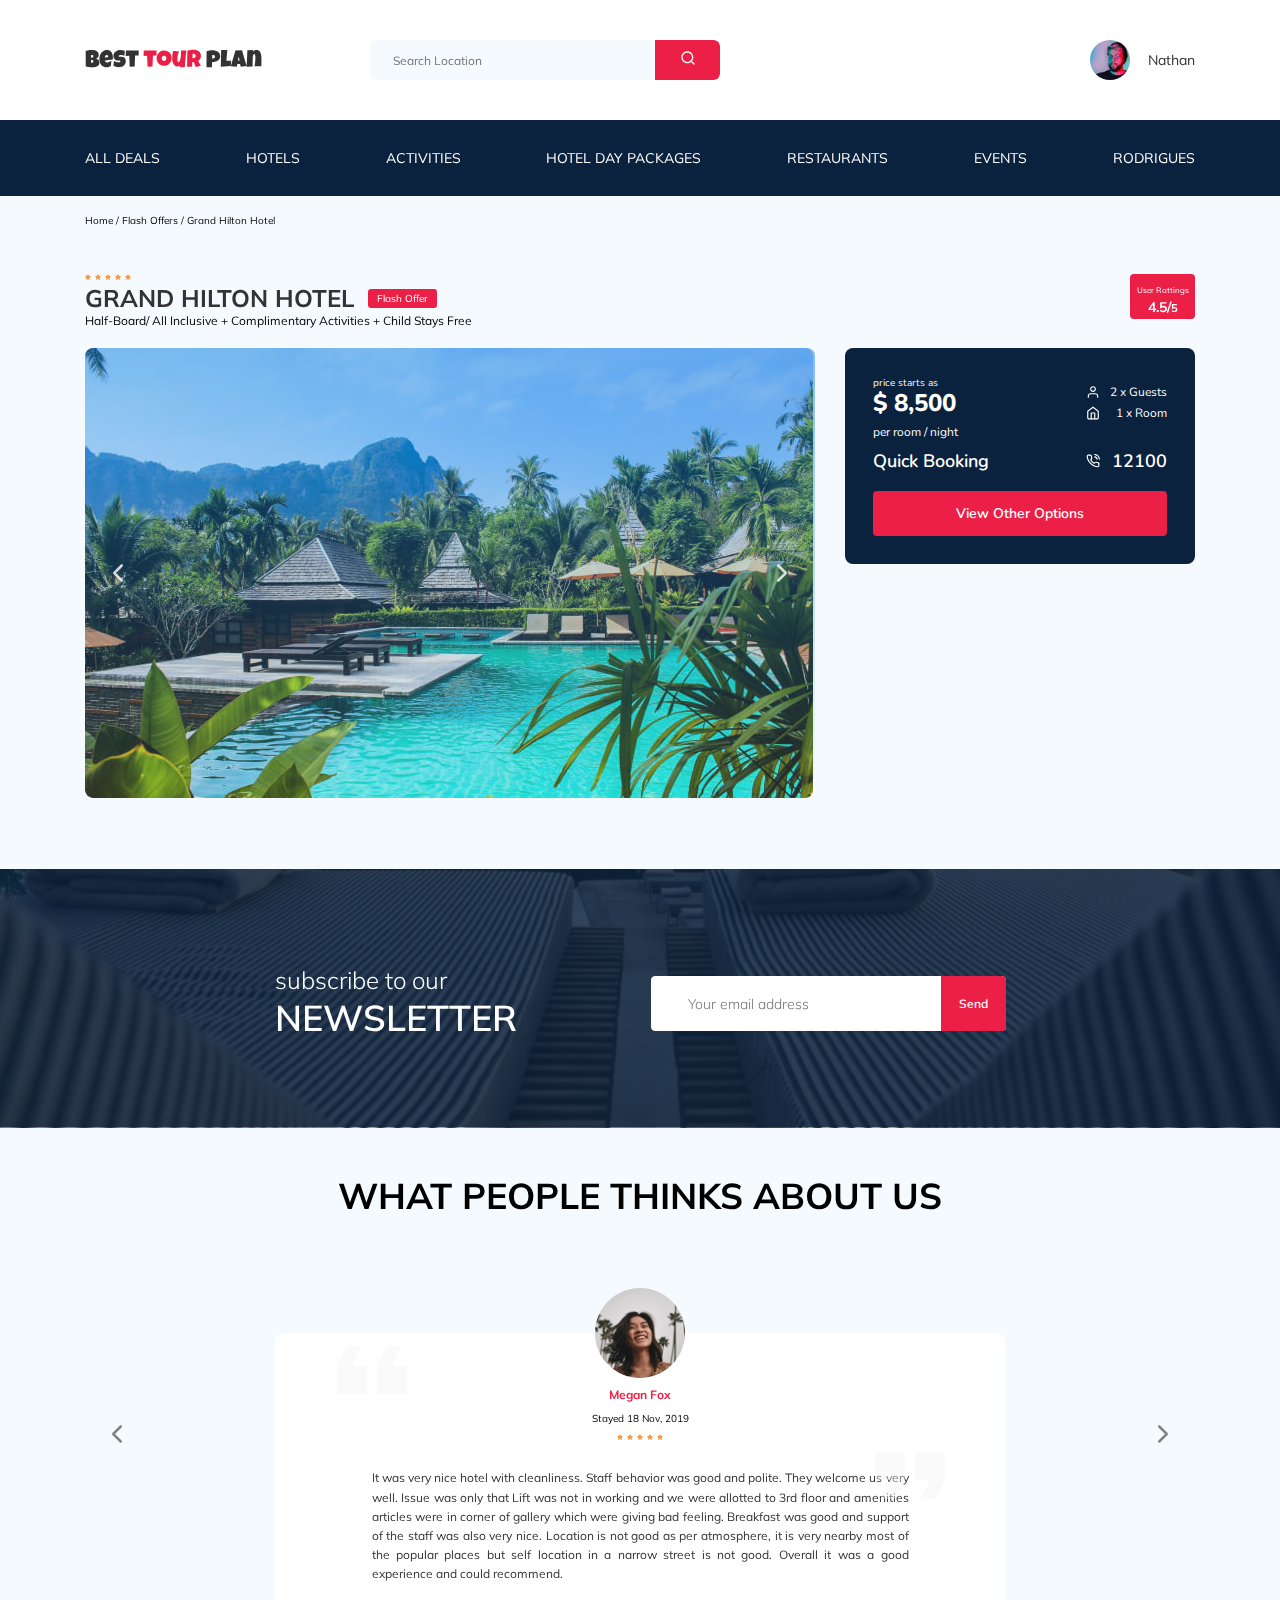
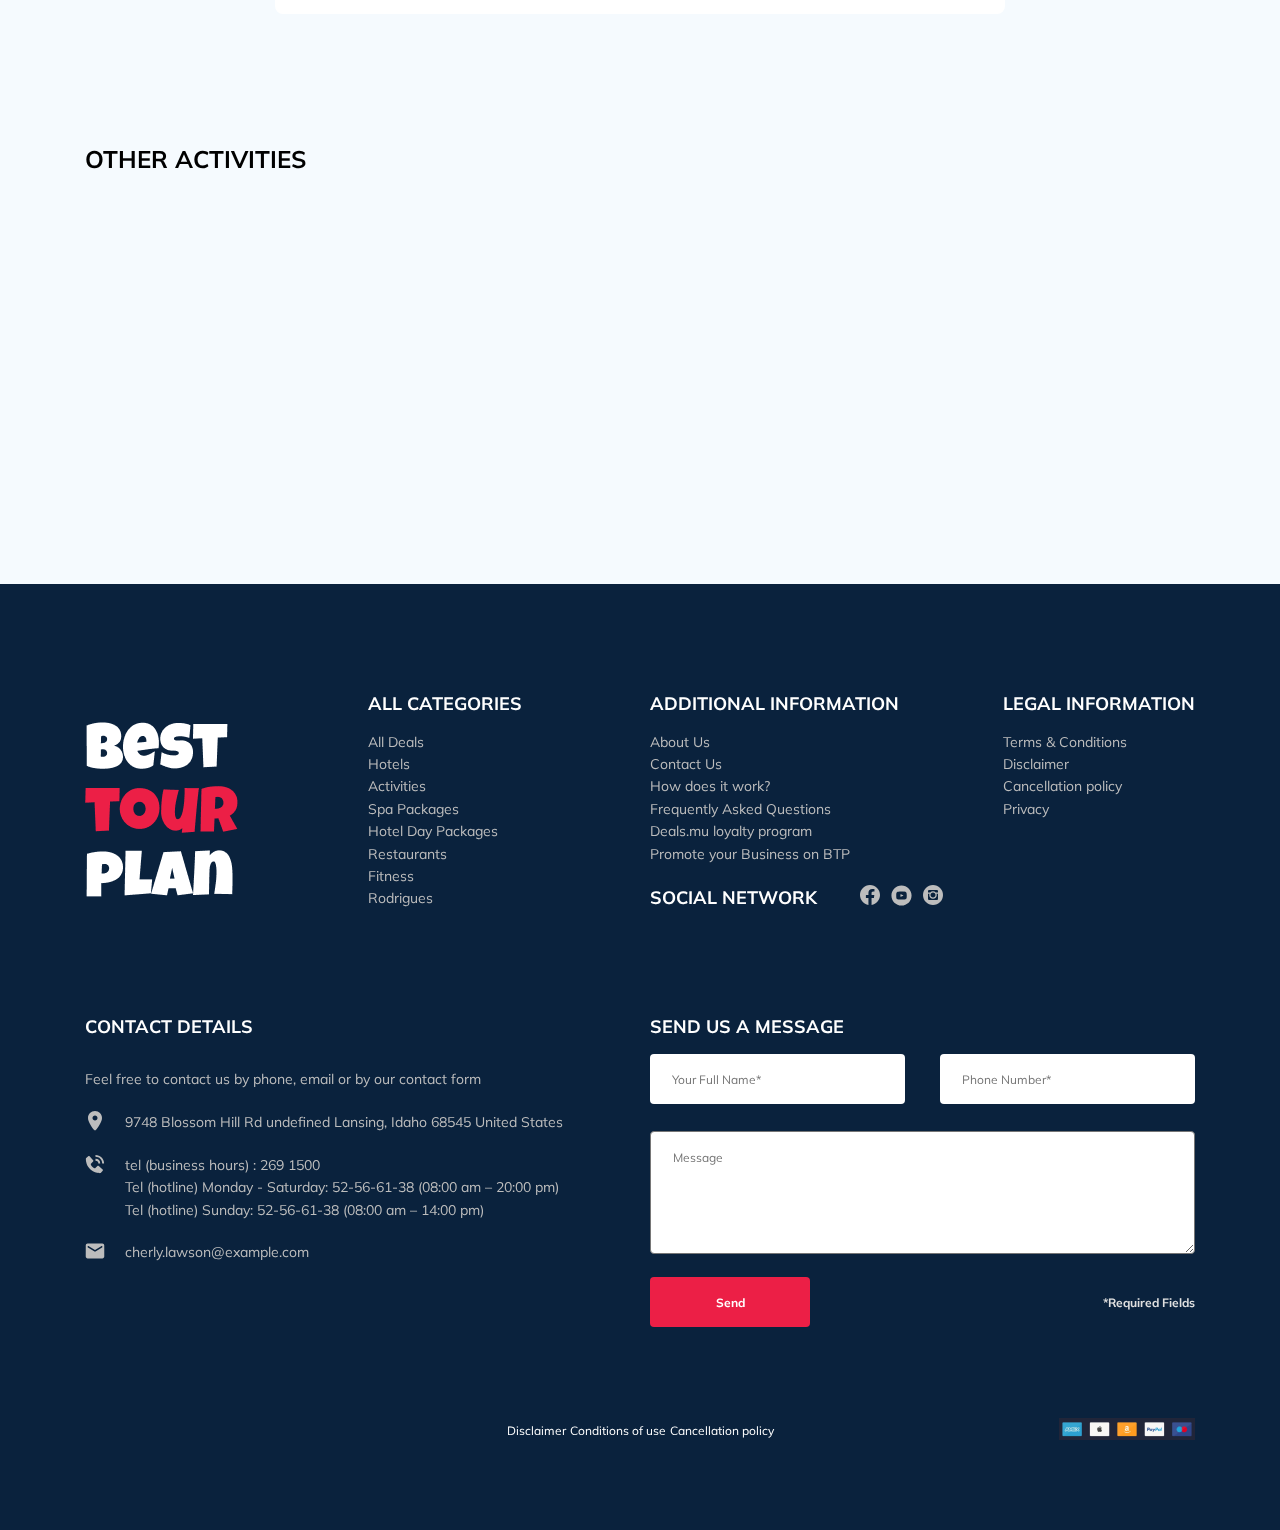
==== commit 7e79dbc5: "fix: index.html thanks.html" ====
--- a/index.html
+++ b/index.html
@@ -139,7 +139,7 @@
           <!-- /.hotel-info__text -->
           <div class="rating hotel-info__rating">
             <span class="rating__text">User Rattings</span>
-            <span class="rating__counter">4.5/5</span>
+            <span class="rating__counter">4.5/<small>5</small></span>
           </div>
           <!-- /.hotel-info__rating -->
         </div>
@@ -271,8 +271,8 @@
         <!-- /.newsletter-subscribe -->
         <form action="send.php" method="POST" class="newsletter-form form">
           <input
-            type="text"
-            class="newsletter-form__input"
+            type="email"
+            class="input newsletter-form__input"
             placeholder="Your email address"
             name="email"
             required
@@ -526,7 +526,7 @@
           </div>
           <!-- /.footer__list -->
           <div class="footer__list footer__additional">
-            <h3 class="footer__title">ADDITIONAL INFORMATION</h3>
+            <h3 class="footer__title">Additional information</h3>
             <ul class="footer__ul">
               <li class="footer__item">
                 <a href="#" class="footer__link">About Us</a>
@@ -568,7 +568,7 @@
           </div>
           <!-- /.footer__social-network -->
           <div class="footer__list footer__legal">
-            <h3 class="footer__title">LEGAL INFORMATION</h3>
+            <h3 class="footer__title">legal information</h3>
             <ul class="footer__ul">
               <li class="footer__item">
                 <a href="#" class="footer__link">Terms & Conditions</a>
@@ -638,7 +638,7 @@
               <div class="footer__input-group">
                 <input
                   type="text"
-                  placeholder="Your Full Name"
+                  placeholder="Your Full Name*"
                   class="input footer__input"
                   name="name"
                   minlength="2"
@@ -648,7 +648,7 @@
               <div class="footer__input-group">
                 <input
                   type="tel"
-                  placeholder="Phone Number"
+                  placeholder="Phone Number*"
                   class="input footer__input"
                   name="phone"
                   minlength="18"
--- a/css/style.css
+++ b/css/style.css
@@ -72,6 +72,10 @@
 iframe {
   width: 100%;
   height: 100%;
+}
+
+.main__text {
+  margin-left: 50px;
 }
 
 /*! normalize.css v8.0.1 | MIT License | github.com/necolas/normalize.css */
@@ -1385,6 +1389,7 @@
   font-size: 12px;
   line-height: 15px;
   color: #BDBDBD;
+  outline: none;
 }
 
 .footer__button {
@@ -1529,7 +1534,7 @@
   max-width: 160px;
   width: 100%;
   margin-top: 15px;
-  margin-right: 45px;
+  margin-right: 44px;
 }
 
 .modal__info {
@@ -1724,7 +1729,7 @@
     padding-top: 90px;
   }
   .container {
-    max-width: 576px;
+    max-width: 700px;
     width: 92%;
   }
   .navbar_mobile_fixed {
@@ -2107,8 +2112,12 @@
     padding: 15px 15px;
     position: absolute;
     min-height: 100px;
-    height: 100%;
+    height: auto;
     overflow: auto;
   }
+  .navbar__search_mobile_visible {
+    max-width: 243px;
+    width: 100%;
+  }
 }
 /*# sourceMappingURL=style.css.map */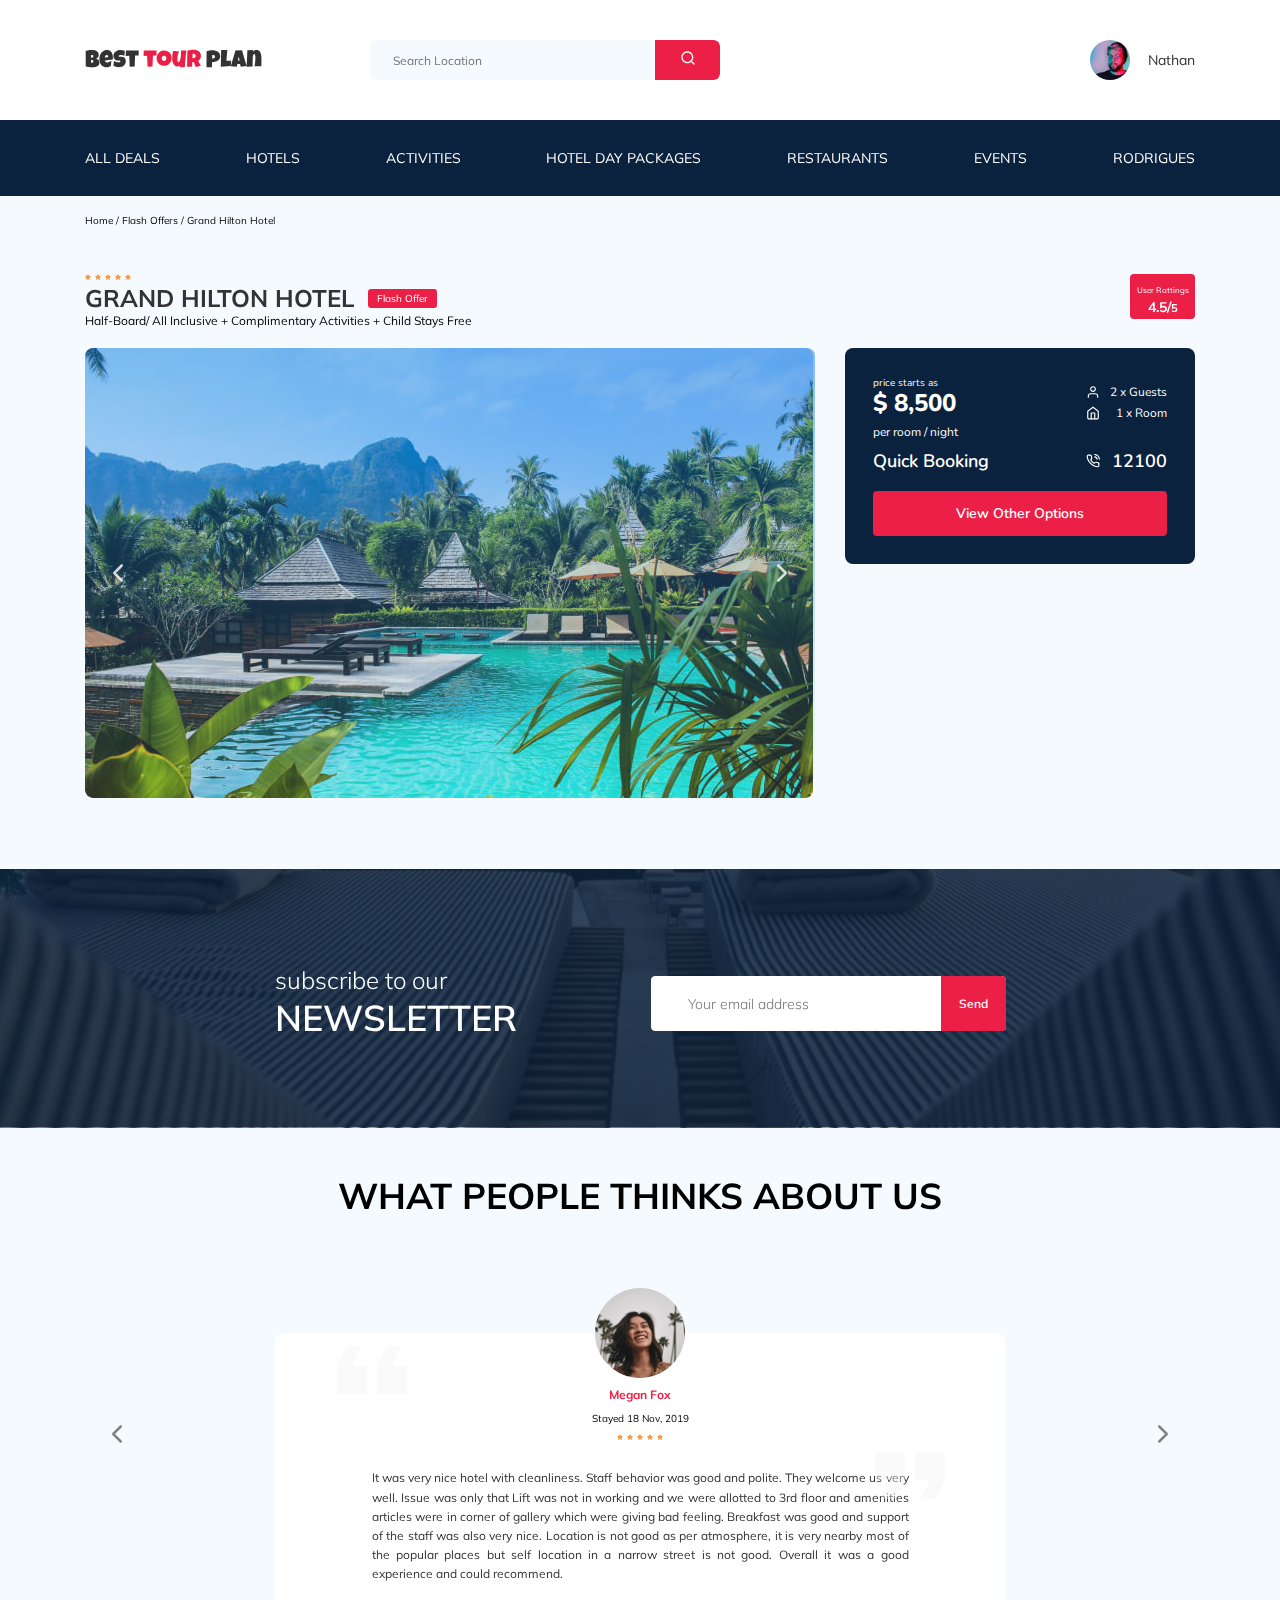
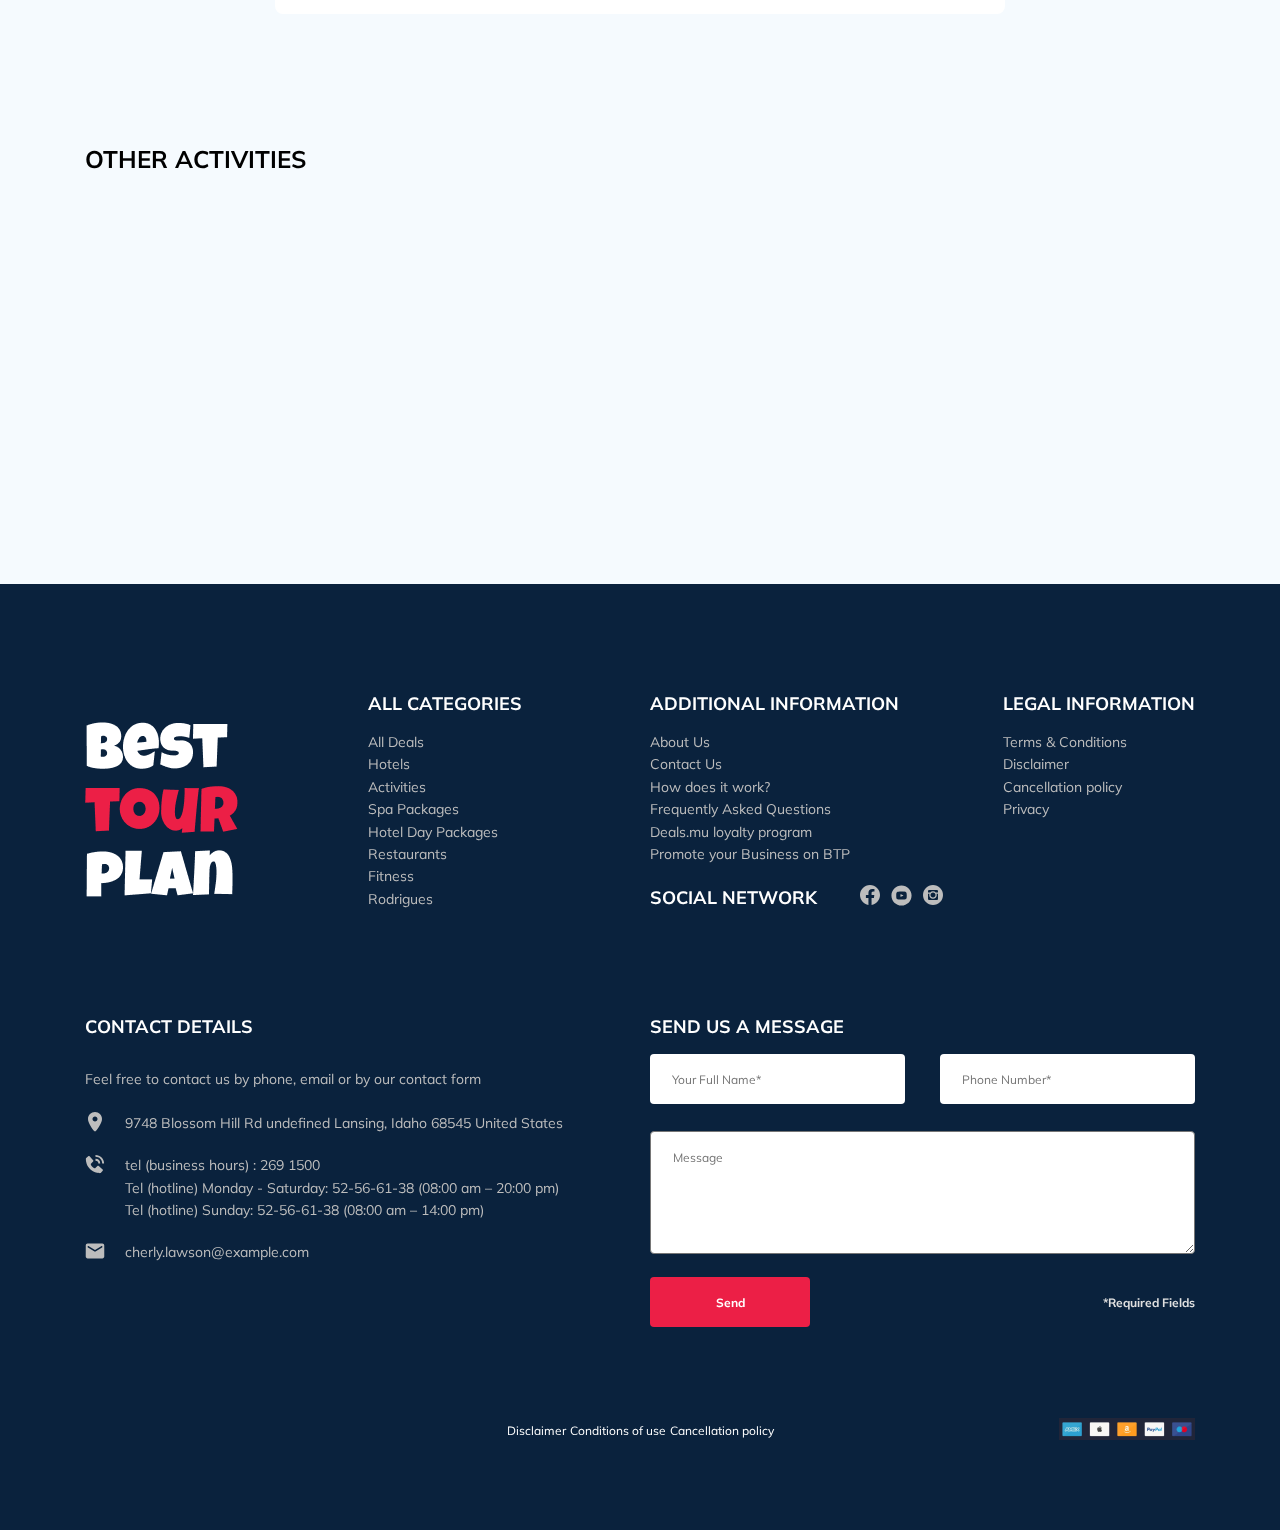
==== commit 10bdea6a: "fix: index & media" ====
--- a/index.html
+++ b/index.html
@@ -423,7 +423,7 @@
               The curious corner <br />
               of chamarel
             </h3>
-            <button class="card__button">Book Now</button>
+            <button data-toggle="modal" class="card__button">Book Now</button>
           </div>
           <!-- /.card -->
           <div
@@ -441,7 +441,7 @@
               Gymkhana club golf <br />
               course
             </h3>
-            <button class="card__button">Book Now</button>
+            <button data-toggle="modal" class="card__button">Book Now</button>
           </div>
           <!-- /.card -->
           <div
@@ -459,7 +459,7 @@
               Tamarind falls hiking <br />
               trip - full day
             </h3>
-            <button class="card__button">Book Now</button>
+            <button data-toggle="modal" class="card__button">Book Now</button>
           </div>
           <!-- /.card -->
           <div
@@ -477,7 +477,7 @@
               The blue marine discovery <br />
               questl
             </h3>
-            <button class="card__button">Book Now</button>
+            <button data-toggle="modal" class="card__button">Book Now</button>
           </div>
           <!-- /.card -->
         </div>
--- a/css/style.css
+++ b/css/style.css
@@ -1575,6 +1575,9 @@
     padding-top: 30px;
     padding-bottom: 30px;
   }
+  .navbar__search {
+    margin-left: 47px;
+  }
   .logo__image {
     width: 132px;
   }
@@ -1582,17 +1585,25 @@
     width: 340px;
   }
   .navbar-menu__item {
-    padding-top: 22px;
-    padding-bottom: 22px;
+    padding: 22px 13px;
   }
   .navbar-menu__link {
     font-family: Mulish;
     font-size: 12px;
-    line-height: 15px;
+    line-height: 18px;
     font-weight: 700;
+  }
+  .description {
+    line-height: 12px;
+  }
+  .hotel {
+    margin-bottom: 30px;
   }
   .hotel-slider {
     width: 100%;
+  }
+  .hotel-name {
+    line-height: 27px;
   }
   .hotel-grid {
     -webkit-box-orient: vertical;
@@ -1609,11 +1620,14 @@
   .hotel__slider {
     margin-bottom: 30px;
   }
+  .reviews {
+    padding-bottom: 60px;
+  }
   .reviews-slider__item {
     max-width: 580px;
   }
   .reviews__title {
-    margin: 40px 0 50px 0;
+    margin: 34px 0 50px 0;
     font-weight: 700;
     font-size: 30px;
     line-height: 38px;
@@ -1621,12 +1635,24 @@
   .booking {
     width: 340px;
   }
+  .booking__icon {
+    height: 22px;
+  }
   .booking__pricetag {
     line-height: 33px;
   }
   .booking__per-room {
     margin-top: 0px;
     line-height: 16px;
+  }
+  .newsletter-wrapper {
+    padding-left: 18px;
+    padding-right: 18px;
+  }
+  .activities {
+    padding-top: 60px;
+    padding-bottom: 0;
+    margin-bottom: 47px;
   }
   .activities-wrapper {
     -ms-flex-wrap: wrap;
@@ -1636,6 +1662,9 @@
     width: 339px;
     height: 255px;
     margin-bottom: 20px;
+  }
+  .footer {
+    padding-top: 73px;
   }
   .footer-wrapper {
     grid-row-gap: 45px;
@@ -1658,8 +1687,7 @@
     -ms-grid-row-span: 1;
     grid-row: 2 / 3;
     grid-column: span 2;
-    -ms-grid-column-align: center;
-        justify-self: center;
+    margin-left: 21px;
   }
   .footer__social-network {
     -ms-grid-row: 1;
@@ -1680,9 +1708,13 @@
   }
   .footer__contact-details {
     grid-column: span 3;
+    margin-top: 25px;
   }
   .footer__contact-form {
-    grid-column: span 3;
+    grid-column: span 4;
+  }
+  .footer__form {
+    max-width: 539px;
   }
   .footer__input-group {
     -ms-flex-preferred-size: 48%;
@@ -1690,6 +1722,15 @@
   }
   .footer__title {
     font-size: 16px;
+    margin-bottom: 10px;
+  }
+  .footer__title_s {
+    font-size: 18px;
+    margin-bottom: 25px;
+  }
+  .footer__title_inline {
+    font-size: 18px;
+    margin: 0 43px 0 0;
   }
   .info {
     -ms-grid-column: 1;
@@ -1697,6 +1738,12 @@
     grid-column: 1 / 3;
     -ms-grid-column-align: start;
         justify-self: start;
+    -ms-flex-item-align: start;
+        -ms-grid-row-align: start;
+        align-self: start;
+  }
+  .info__text {
+    margin-top: -19px;
   }
   .info__icon {
     -ms-grid-row: 5;
@@ -1704,6 +1751,12 @@
     grid-row: 5 / 6;
     -ms-grid-column: 4;
     grid-column: 4;
+    -ms-flex-item-align: start;
+        -ms-grid-row-align: start;
+        align-self: start;
+    -ms-grid-column-align: end;
+        justify-self: end;
+    margin-top: -19px;
   }
   .modal__dialog {
     max-width: none;
@@ -1724,12 +1777,12 @@
   }
 }
 
-@media (max-width: 768px) {
+@media (max-width: 767px) {
   body {
     padding-top: 90px;
   }
   .container {
-    max-width: 700px;
+    max-width: 576px;
     width: 92%;
   }
   .navbar_mobile_fixed {
@@ -1896,6 +1949,9 @@
             transform: translate(50%, 0);
     margin-right: -80px;
   }
+  .reviews__title {
+    margin-top: 27px;
+  }
   .activities__title {
     font-size: 18px;
     line-height: 23px;
@@ -1950,6 +2006,15 @@
   .container {
     max-width: 280px;
   }
+  .logo {
+    width: 99px;
+  }
+  .navbar-top {
+    padding-top: 24px;
+  }
+  .breadcrumb__list {
+    padding-top: 4px;
+  }
   .newsletter-subscribe {
     margin-bottom: 37px;
   }
@@ -1966,8 +2031,17 @@
   .newsletter-form {
     width: 100%;
   }
+  .hotel {
+    padding: 0px;
+    margin: 0px;
+  }
+  .hotel-wrap {
+    padding: 0px;
+    margin: 0px;
+    min-height: 400px;
+  }
   .hotel-slider {
-    height: 250px;
+    height: 180px;
     margin-bottom: 20px;
   }
   .hotel-slider__button {
@@ -1975,18 +2049,42 @@
     height: 6px;
   }
   .hotel-name {
-    margin: 10px 0px 0px 0px;
+    margin: 15px 0px 0px 0px;
   }
   .hotel-info {
     margin-bottom: 38px;
   }
+  .description {
+    line-height: 15px;
+  }
+  .map {
+    height: 172px;
+    min-height: 172px;
+    margin-bottom: 40px;
+  }
+  .booking {
+    margin-bottom: 20px;
+  }
   .newsletter {
-    margin-bottom: 40px;
+    padding-top: 85px;
+  }
+  .reviews {
+    padding-top: 0;
+  }
+  .reviews-slider__button-next {
+    right: 43%;
+  }
+  .reviews-slider__button-prev {
+    left: 43%;
   }
   .reviews__title {
-    font-size: 18px;
+    font-size: 19px;
+    font-weight: 700;
     line-height: 23px;
     margin-bottom: 42px;
+  }
+  .activities {
+    padding-top: 40px;
   }
   .activities__card {
     width: 280px;
@@ -2005,6 +2103,7 @@
     -ms-grid-row: 1;
     grid-row: 1;
     grid-column: span 3;
+    margin-top: -6px;
   }
   .footer__social-network {
     -ms-grid-row: 2;
@@ -2016,9 +2115,12 @@
     display: flex;
     -ms-flex-wrap: wrap;
         flex-wrap: wrap;
+    margin-top: -20px;
   }
   .footer__title {
-    margin-bottom: 10px;
+    margin-bottom: 23px;
+    font-size: 17px;
+    line-height: 23px;
   }
   .footer__additional {
     -ms-grid-row: 4;
@@ -2026,11 +2128,19 @@
     grid-column: span 2;
     -ms-grid-column-align: start;
         justify-self: start;
+    margin-left: 0px;
   }
   .footer__categories {
     -ms-grid-row: 5;
     grid-row: 5;
     grid-column: span 2;
+    margin-top: 15px;
+  }
+  .footer__item {
+    font-size: 13px;
+  }
+  .footer__item_mb-2 {
+    margin-bottom: 30px;
   }
   .footer__legal {
     -ms-grid-row: 3;
@@ -2038,16 +2148,24 @@
     grid-column: span 2;
     -ms-grid-column-align: start;
         justify-self: start;
-  }
-  .footer__contanct-details {
+    margin-top: -23px;
+  }
+  .footer__contact-details {
     -ms-grid-row: 6;
     grid-row: 6;
     grid-column: span 2;
-  }
-  .footer__contanct-form {
+    margin-top: 36px;
+  }
+  .footer__contact-form {
     -ms-grid-row: 7;
     grid-row: 7;
     grid-column: span 2;
+    margin-top: 6px;
+    width: 280px;
+  }
+  .footer__input {
+    width: 280px;
+    margin-bottom: -5px;
   }
   .footer__input-group {
     -ms-flex-preferred-size: 100%;
@@ -2072,6 +2190,9 @@
         align-self: flex-start;
     margin-bottom: 10px;
     font-size: 10px;
+  }
+  .footer__message {
+    margin-bottom: 12px;
   }
   .info {
     -ms-grid-row: 8;
@@ -2097,6 +2218,7 @@
     -ms-flex-item-align: center;
         -ms-grid-row-align: center;
         align-self: center;
+    margin-top: -53px;
   }
   .modal__wrapper {
     position: fixed;
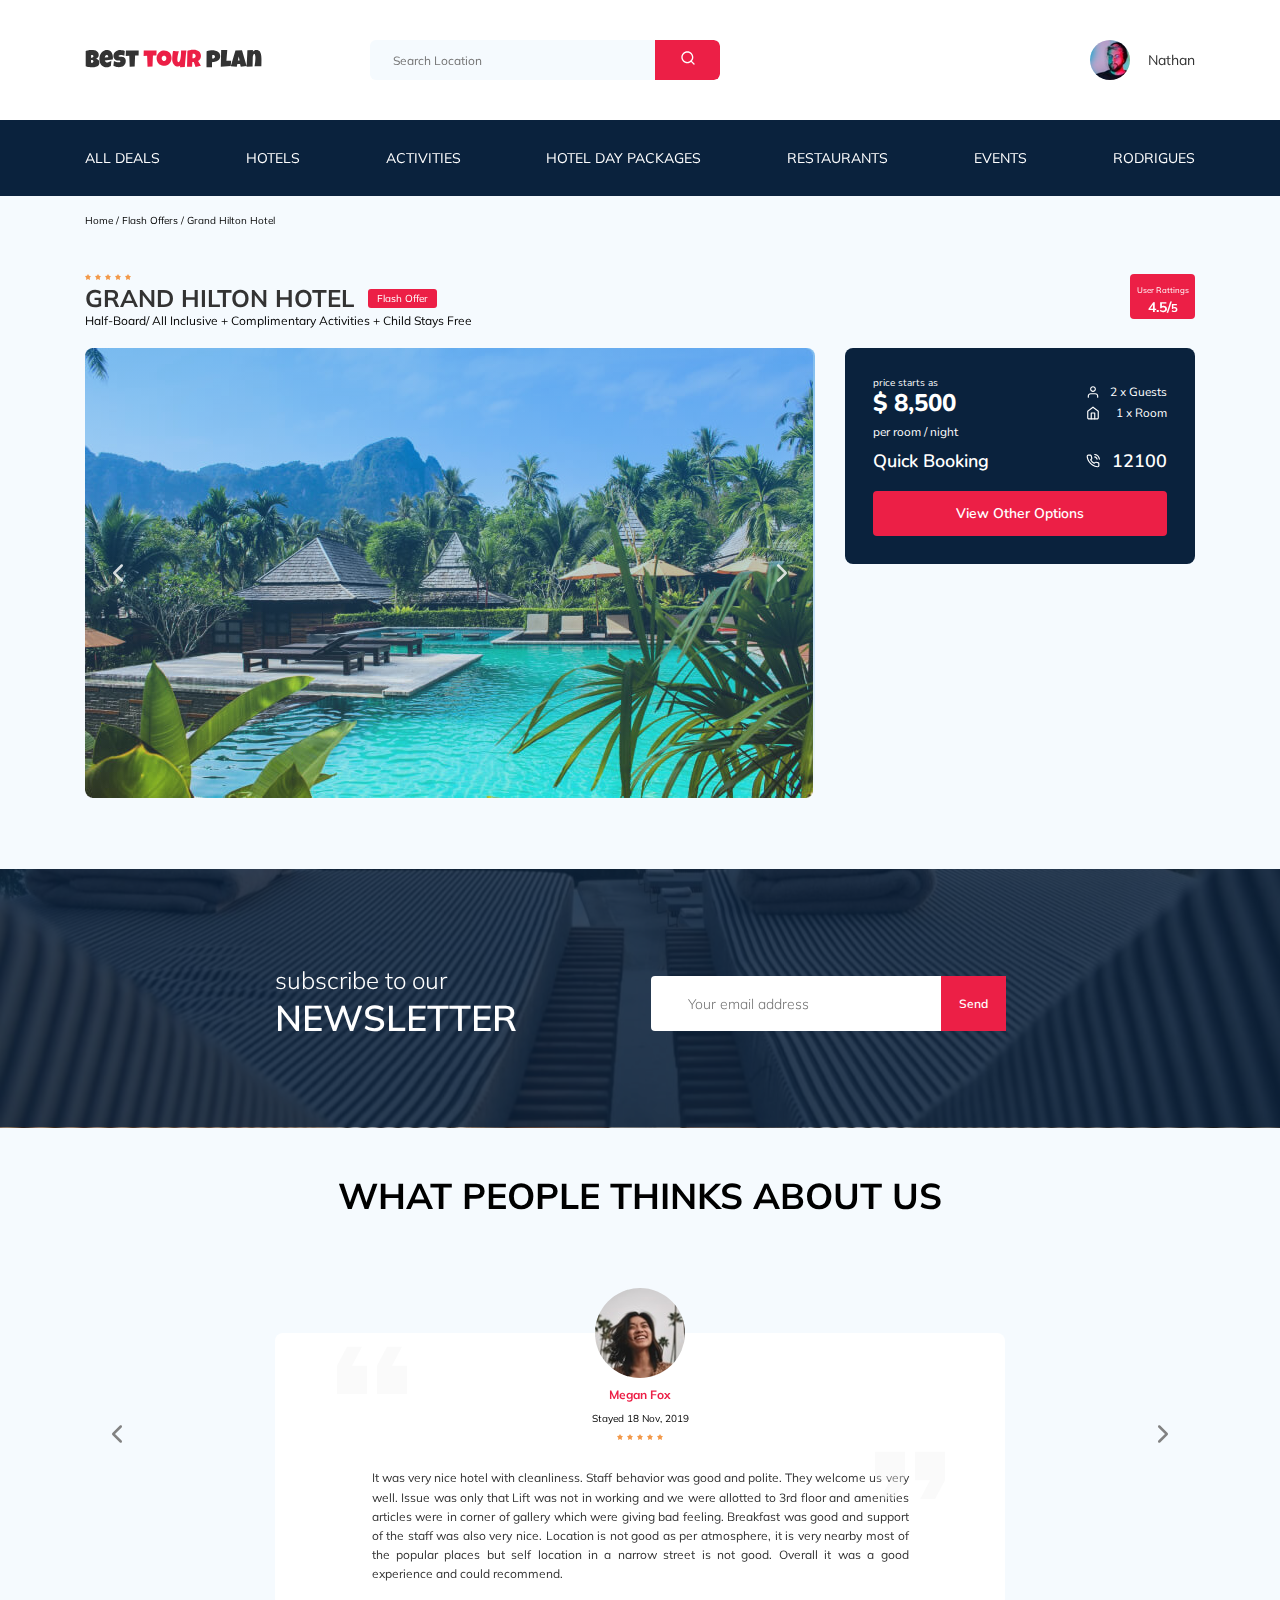
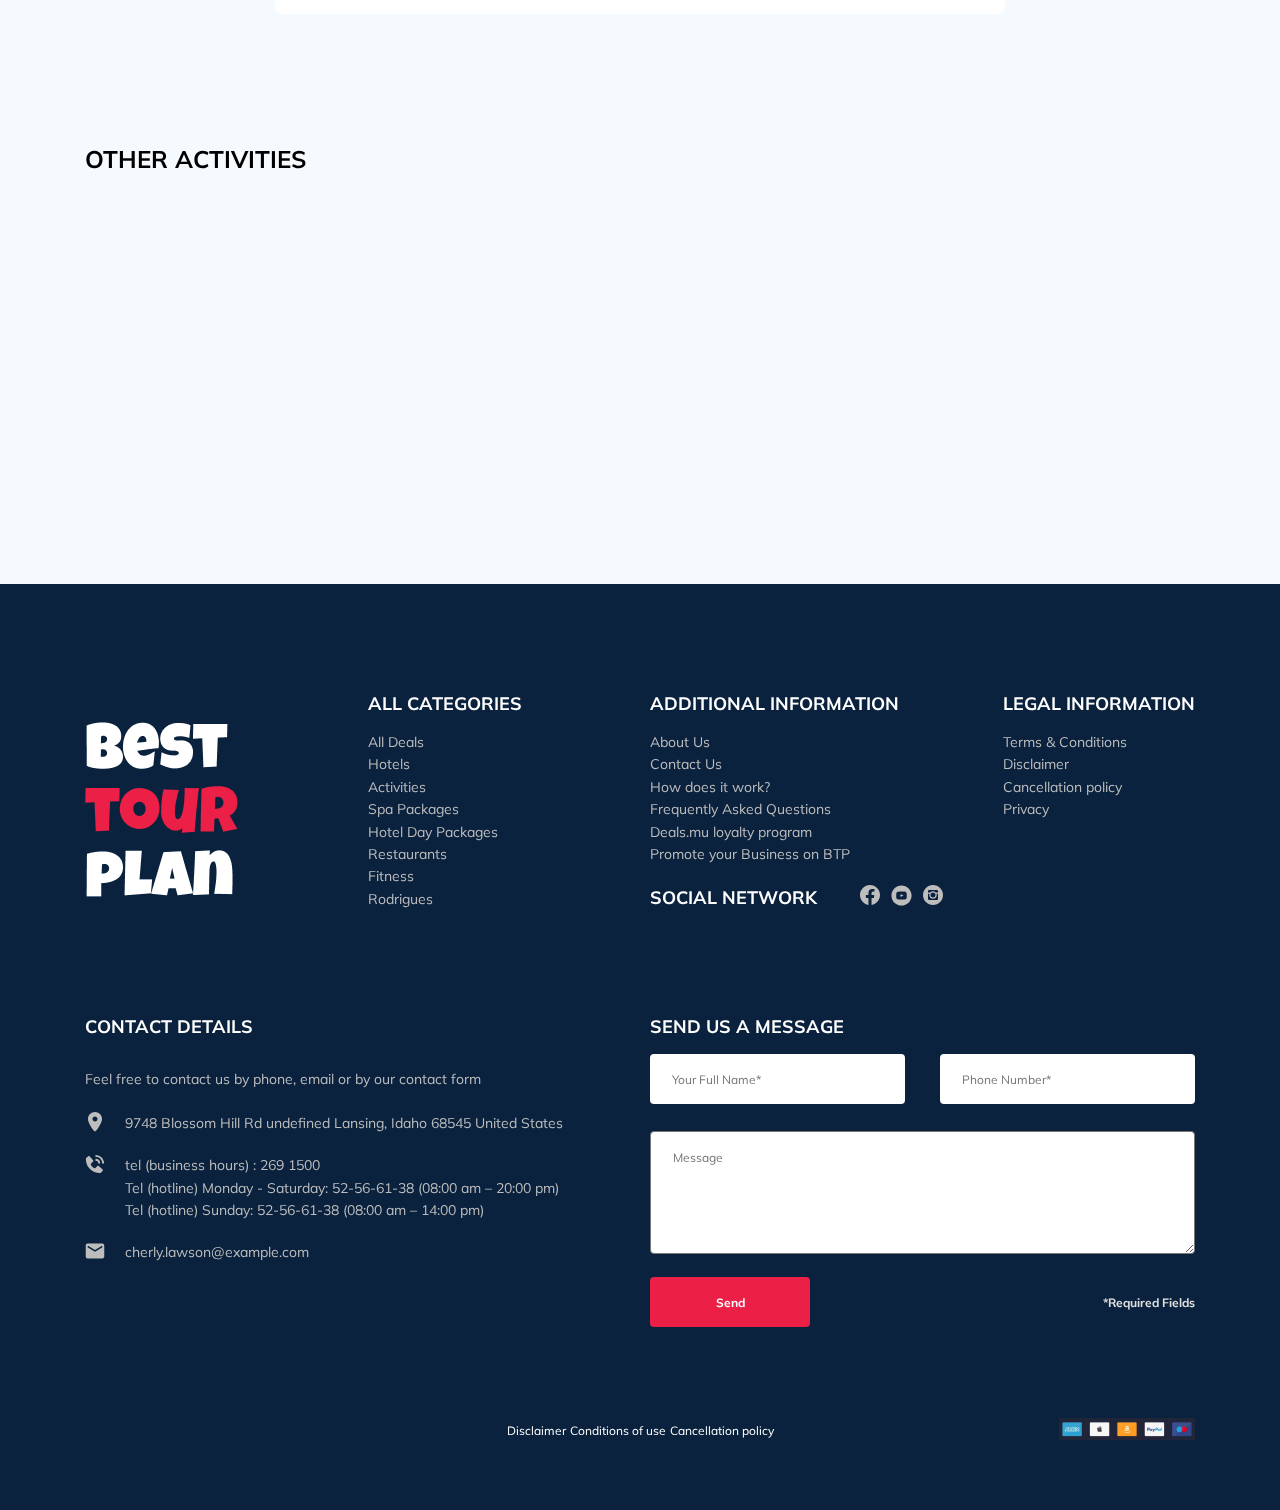
==== commit e264c18c: "fix: media" ====
--- a/index.html
+++ b/index.html
@@ -269,7 +269,7 @@
           <span class="newsletter-subscribe__subtitle">Newsletter</span>
         </div>
         <!-- /.newsletter-subscribe -->
-        <form action="send.php" method="POST" class="newsletter-form form">
+        <form action="send.php" method="POST" class="newsletter-form form_2">
           <input
             type="email"
             class="input newsletter-form__input"
@@ -698,7 +698,7 @@
           <form action="send.php" method="POST" class="modal__form form">
             <input
               type="text"
-              placeholder="Your Full Name"
+              placeholder="Your Full Name*"
               class="input modal__input"
               name="name"
               minlength="2"
@@ -706,7 +706,7 @@
             />
             <input
               type="tel"
-              placeholder="Phone Number"
+              placeholder="Phone Number*"
               class="input modal__input"
               name="phone"
               minlength="18"
@@ -716,7 +716,7 @@
             />
             <input
               type="email"
-              placeholder="Email"
+              placeholder="Email*"
               class="input modal__input"
               name="email"
               required
--- a/css/style.css
+++ b/css/style.css
@@ -67,6 +67,16 @@
 
 .invalid {
   color: #EC1F46;
+}
+
+.invalid-form_2 {
+  position: absolute;
+  color: #EC1F46;
+  bottom: 0;
+}
+
+label {
+  margin-bottom: -20px;
 }
 
 iframe {
@@ -482,6 +492,7 @@
   top: 0px;
   right: 0px;
   border: none;
+  cursor: pointer;
 }
 
 .user {
@@ -928,7 +939,6 @@
   width: 355px;
   height: 55px;
   border-radius: 4px;
-  overflow: hidden;
 }
 
 .newsletter-form__input {
@@ -1686,8 +1696,9 @@
     -ms-grid-row: 2;
     -ms-grid-row-span: 1;
     grid-row: 2 / 3;
-    grid-column: span 2;
+    grid-column: span 1;
     margin-left: 21px;
+    margin-right: -108px;
   }
   .footer__social-network {
     -ms-grid-row: 1;
@@ -1699,12 +1710,14 @@
         align-self: center;
     -ms-grid-column-align: center;
         justify-self: center;
+    margin-right: 32px;
   }
   .footer__legal {
     -ms-grid-row: 2;
     -ms-grid-row-span: 1;
     grid-row: 2 / 3;
     grid-column: span 2;
+    margin-right: 13px;
   }
   .footer__contact-details {
     grid-column: span 3;
@@ -1721,7 +1734,7 @@
         flex-basis: 48%;
   }
   .footer__title {
-    font-size: 16px;
+    font-size: 18px;
     margin-bottom: 10px;
   }
   .footer__title_s {
@@ -1871,11 +1884,12 @@
     border: none;
     cursor: pointer;
     outline: none;
+    background-color: transparent;
   }
   .menu-button__line {
     width: 16px;
     height: 1px;
-    background-color: #333333;
+    background-color: #333;
   }
   .hotel-info__text {
     width: 100%;
@@ -2015,6 +2029,12 @@
   .breadcrumb__list {
     padding-top: 4px;
   }
+  .newsletter {
+    margin-bottom: 40px;
+  }
+  .newsletter-wrapper {
+    padding-left: 10px;
+  }
   .newsletter-subscribe {
     margin-bottom: 37px;
   }
@@ -2060,7 +2080,7 @@
   .map {
     height: 172px;
     min-height: 172px;
-    margin-bottom: 40px;
+    margin-bottom: 30px;
   }
   .booking {
     margin-bottom: 20px;
@@ -2119,7 +2139,7 @@
   }
   .footer__title {
     margin-bottom: 23px;
-    font-size: 17px;
+    font-size: 18px;
     line-height: 23px;
   }
   .footer__additional {
@@ -2189,7 +2209,7 @@
     -ms-flex-item-align: start;
         align-self: flex-start;
     margin-bottom: 10px;
-    font-size: 10px;
+    font-size: 12px;
   }
   .footer__message {
     margin-bottom: 12px;
@@ -2207,6 +2227,7 @@
   }
   .info__subtitle {
     font-size: 10px;
+    margin-right: 12px;
   }
   .info__icon {
     -ms-grid-row: 8;
@@ -2218,7 +2239,7 @@
     -ms-flex-item-align: center;
         -ms-grid-row-align: center;
         align-self: center;
-    margin-top: -53px;
+    margin-top: -66px;
   }
   .modal__wrapper {
     position: fixed;
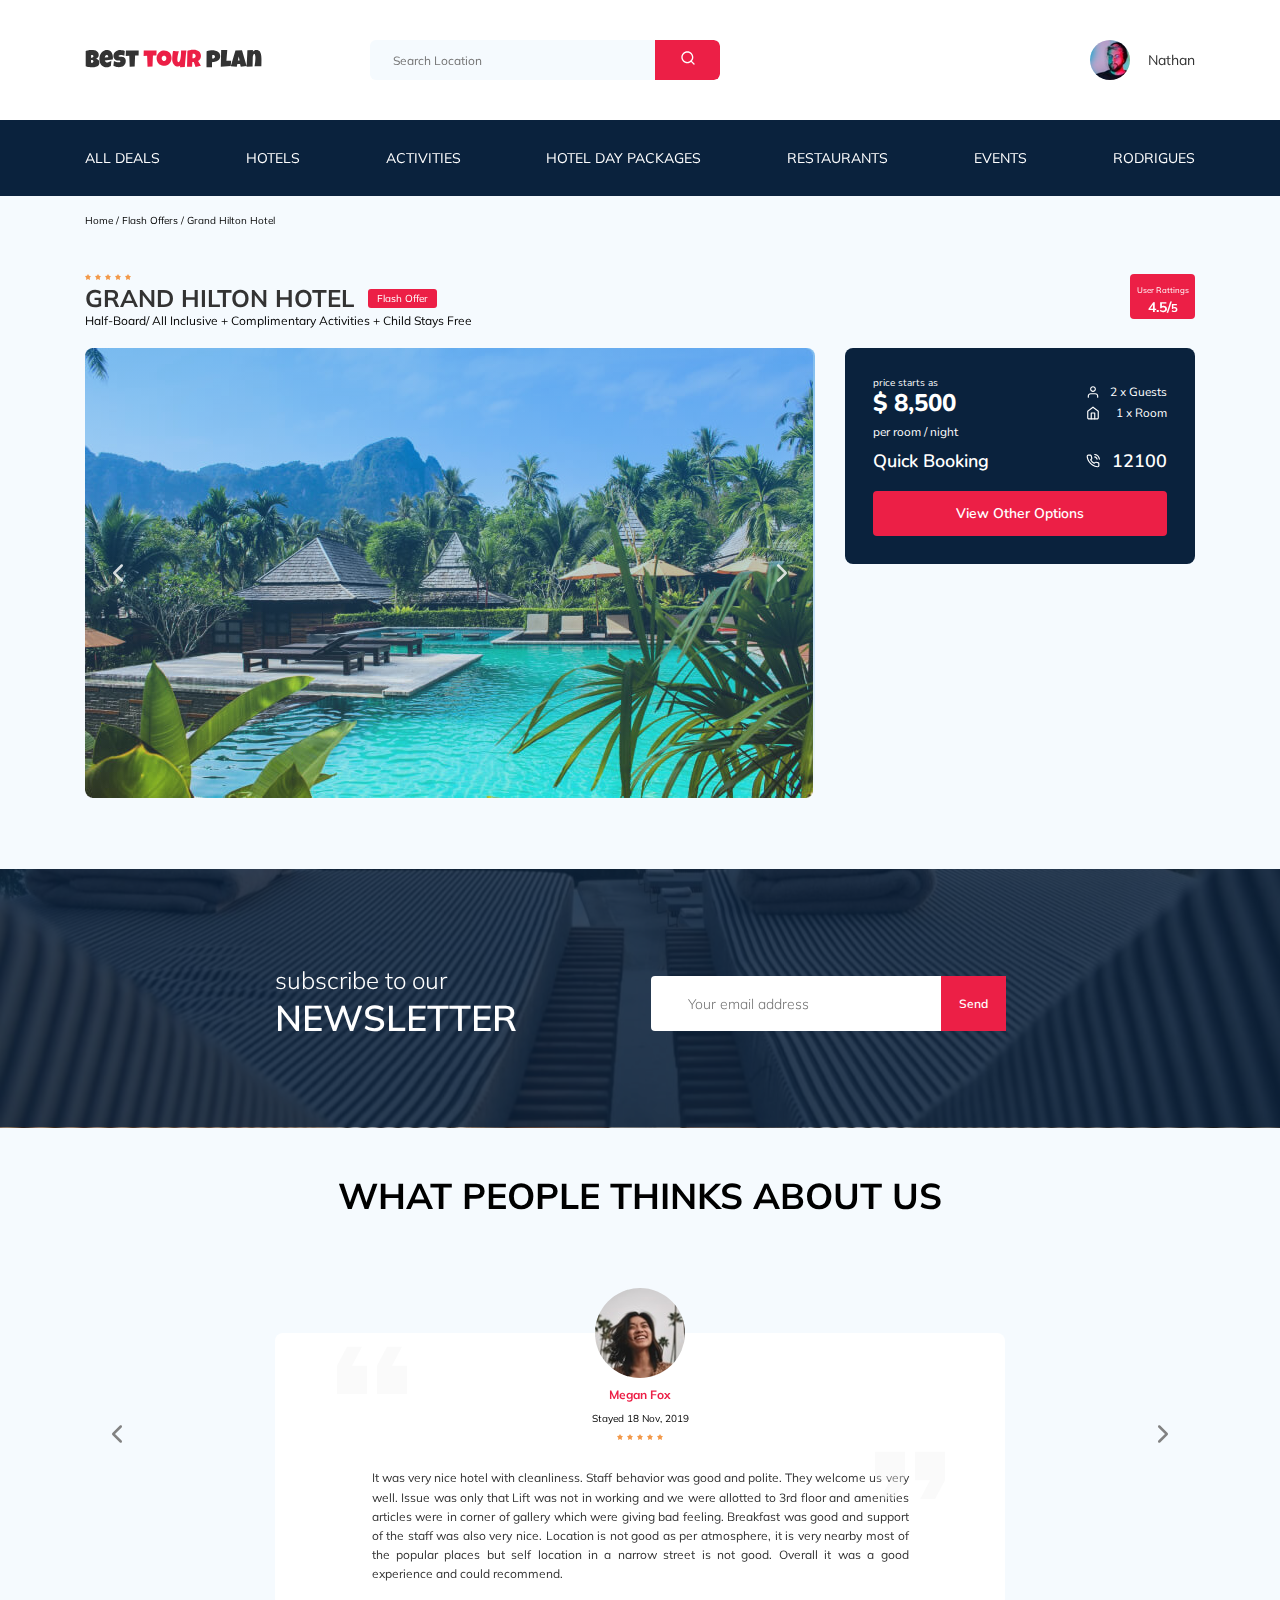
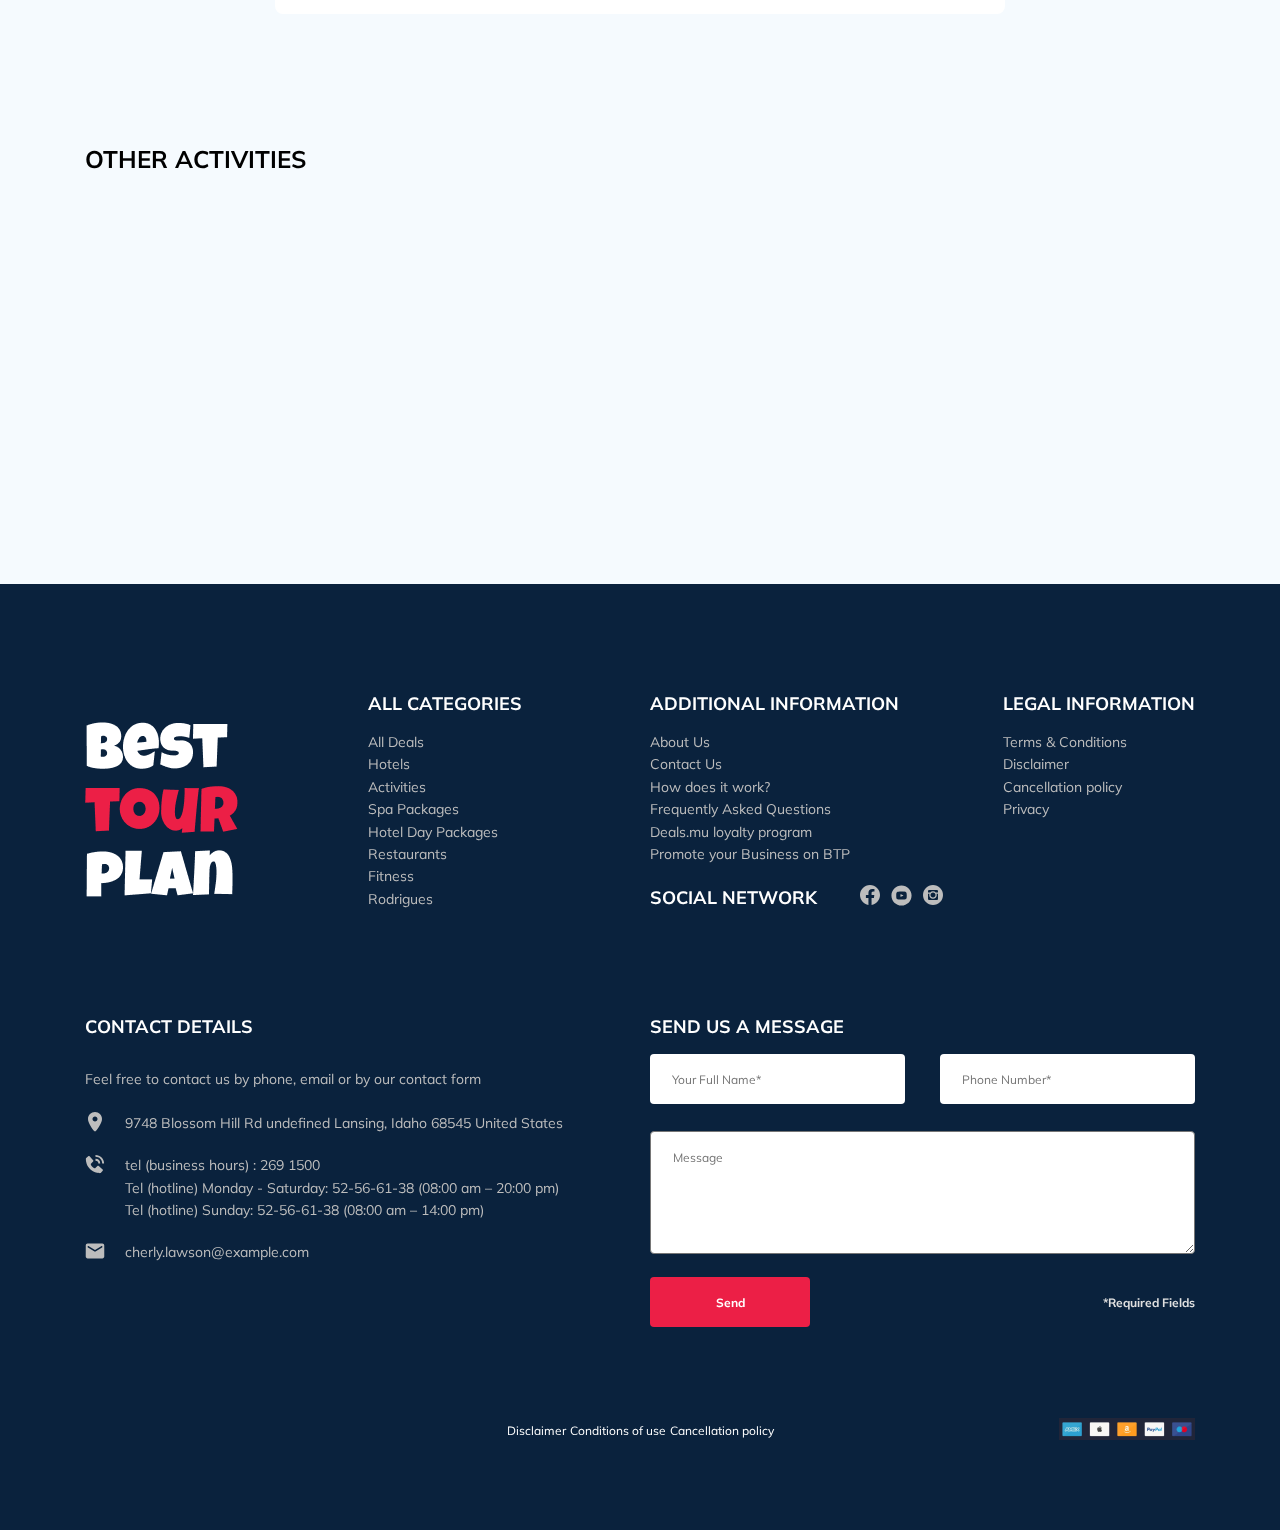
==== commit 1ded0079: "fix: media & index" ====
--- a/index.html
+++ b/index.html
@@ -568,7 +568,7 @@
           </div>
           <!-- /.footer__social-network -->
           <div class="footer__list footer__legal">
-            <h3 class="footer__title">legal information</h3>
+            <h3 class="footer__title footer__title_l">legal information</h3>
             <ul class="footer__ul">
               <li class="footer__item">
                 <a href="#" class="footer__link">Terms & Conditions</a>
@@ -610,7 +610,7 @@
                   <a href="tel:2691500" class="footer__link"
                     >tel (business hours) : 269 1500</a
                   >
-                  <a href="tel:52-56-61-38" class="footer__link"
+                  <a href="tel:52-56-61-38" class="footer__link footer__link_m"
                     >Tel (hotline) Monday - Saturday: 52-56-61-38 (08:00 am –
                     20:00 pm)</a
                   >
--- a/css/style.css
+++ b/css/style.css
@@ -2125,10 +2125,13 @@
     grid-column: span 3;
     margin-top: -6px;
   }
+  .footer__icon {
+    margin-right: 15px;
+  }
   .footer__social-network {
     -ms-grid-row: 2;
     grid-row: 2;
-    grid-column: span 2;
+    grid-column: span 1;
     justify-self: start;
     display: -webkit-box;
     display: -ms-flexbox;
@@ -2136,16 +2139,20 @@
     -ms-flex-wrap: wrap;
         flex-wrap: wrap;
     margin-top: -20px;
+    margin-right: 0px;
   }
   .footer__title {
-    margin-bottom: 23px;
+    margin-bottom: 18px;
     font-size: 18px;
     line-height: 23px;
+  }
+  .footer__title_l {
+    margin-bottom: 18px;
   }
   .footer__additional {
     -ms-grid-row: 4;
     grid-row: 4;
-    grid-column: span 2;
+    grid-column: span 1;
     -ms-grid-column-align: start;
         justify-self: start;
     margin-left: 0px;
@@ -2153,28 +2160,30 @@
   .footer__categories {
     -ms-grid-row: 5;
     grid-row: 5;
-    grid-column: span 2;
+    grid-column: span 1;
     margin-top: 15px;
   }
   .footer__item {
-    font-size: 13px;
+    font-size: 14px;
   }
   .footer__item_mb-2 {
-    margin-bottom: 30px;
+    margin-bottom: 20px;
   }
   .footer__legal {
     -ms-grid-row: 3;
     grid-row: 3;
-    grid-column: span 2;
+    grid-column: span 1;
     -ms-grid-column-align: start;
         justify-self: start;
     margin-top: -23px;
+    margin-right: 0px;
   }
   .footer__contact-details {
     -ms-grid-row: 6;
     grid-row: 6;
-    grid-column: span 2;
-    margin-top: 36px;
+    grid-column: span 1;
+    margin-top: 20px;
+    margin-bottom: 15px;
   }
   .footer__contact-form {
     -ms-grid-row: 7;
@@ -2225,9 +2234,12 @@
         -ms-grid-row-align: start;
         align-self: start;
   }
+  .info__text {
+    width: 290px;
+  }
   .info__subtitle {
-    font-size: 10px;
-    margin-right: 12px;
+    font-size: 12px;
+    margin-right: 5px;
   }
   .info__icon {
     -ms-grid-row: 8;
